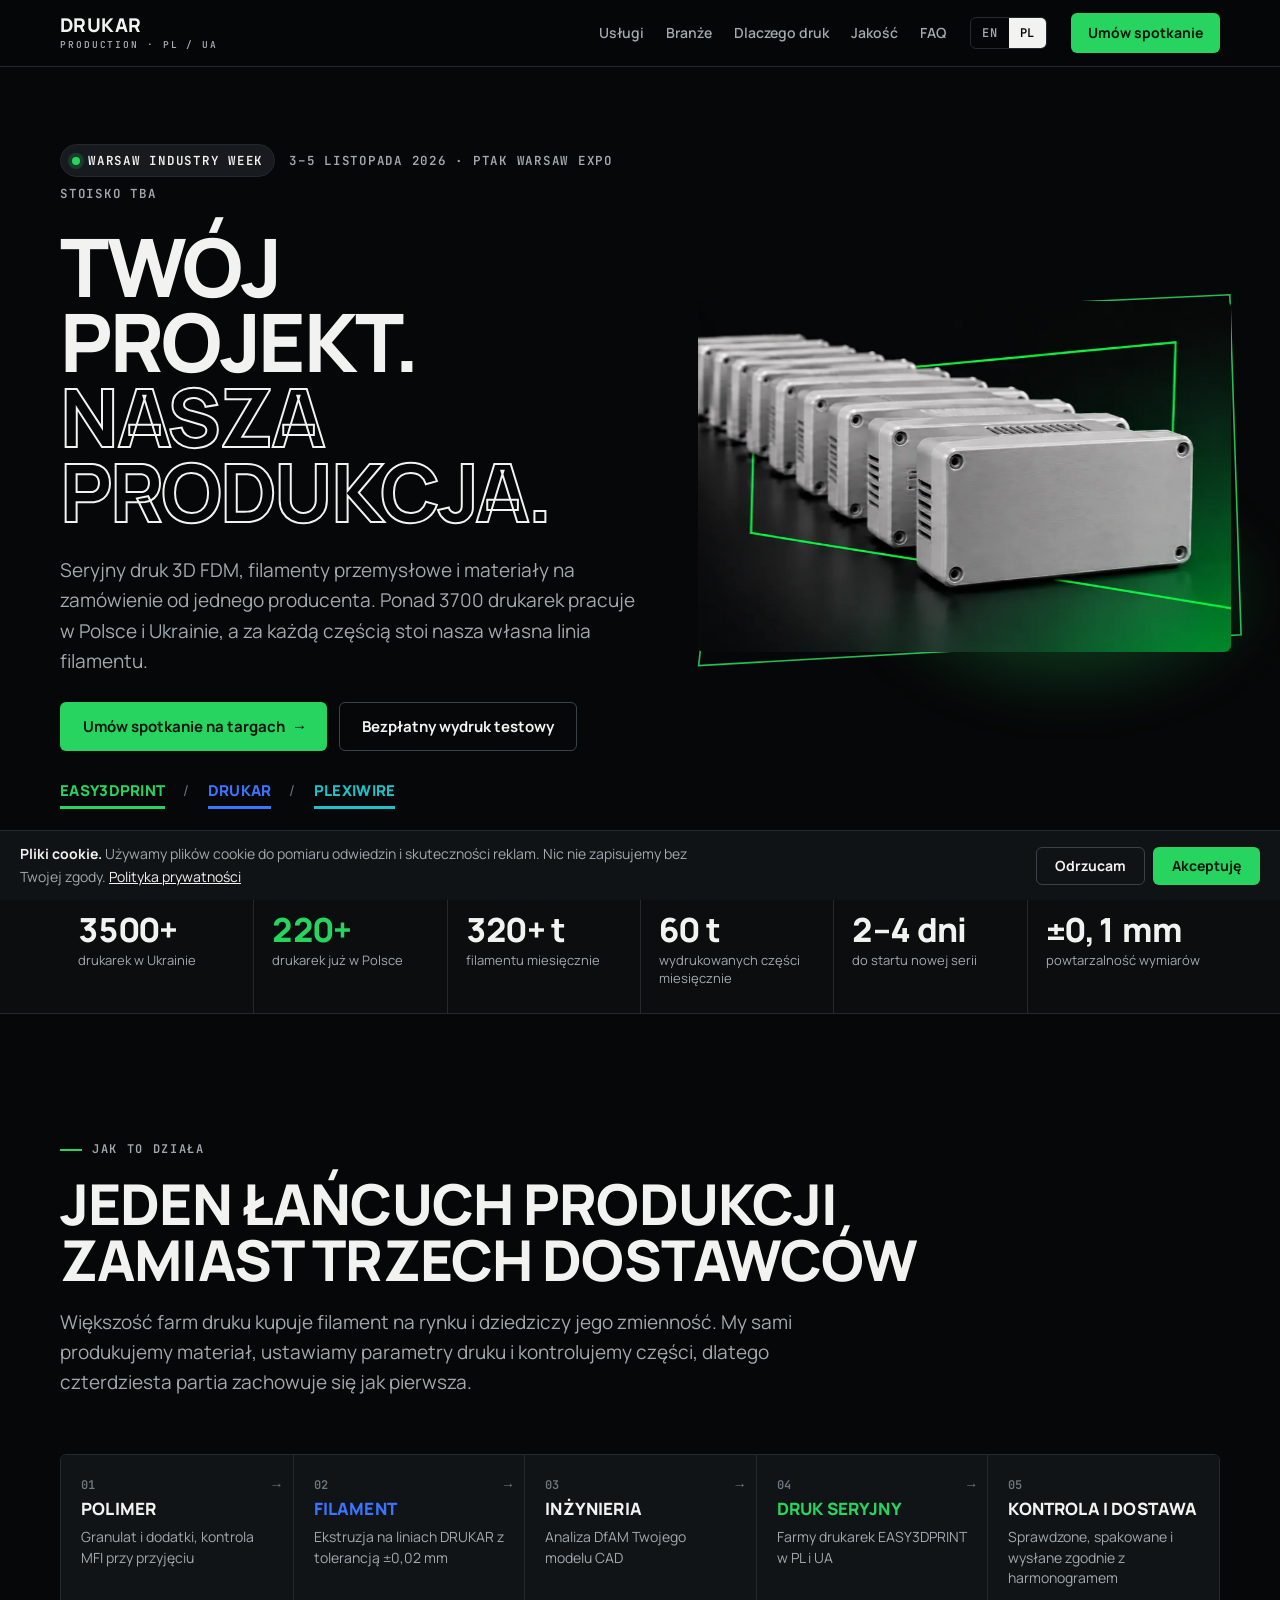
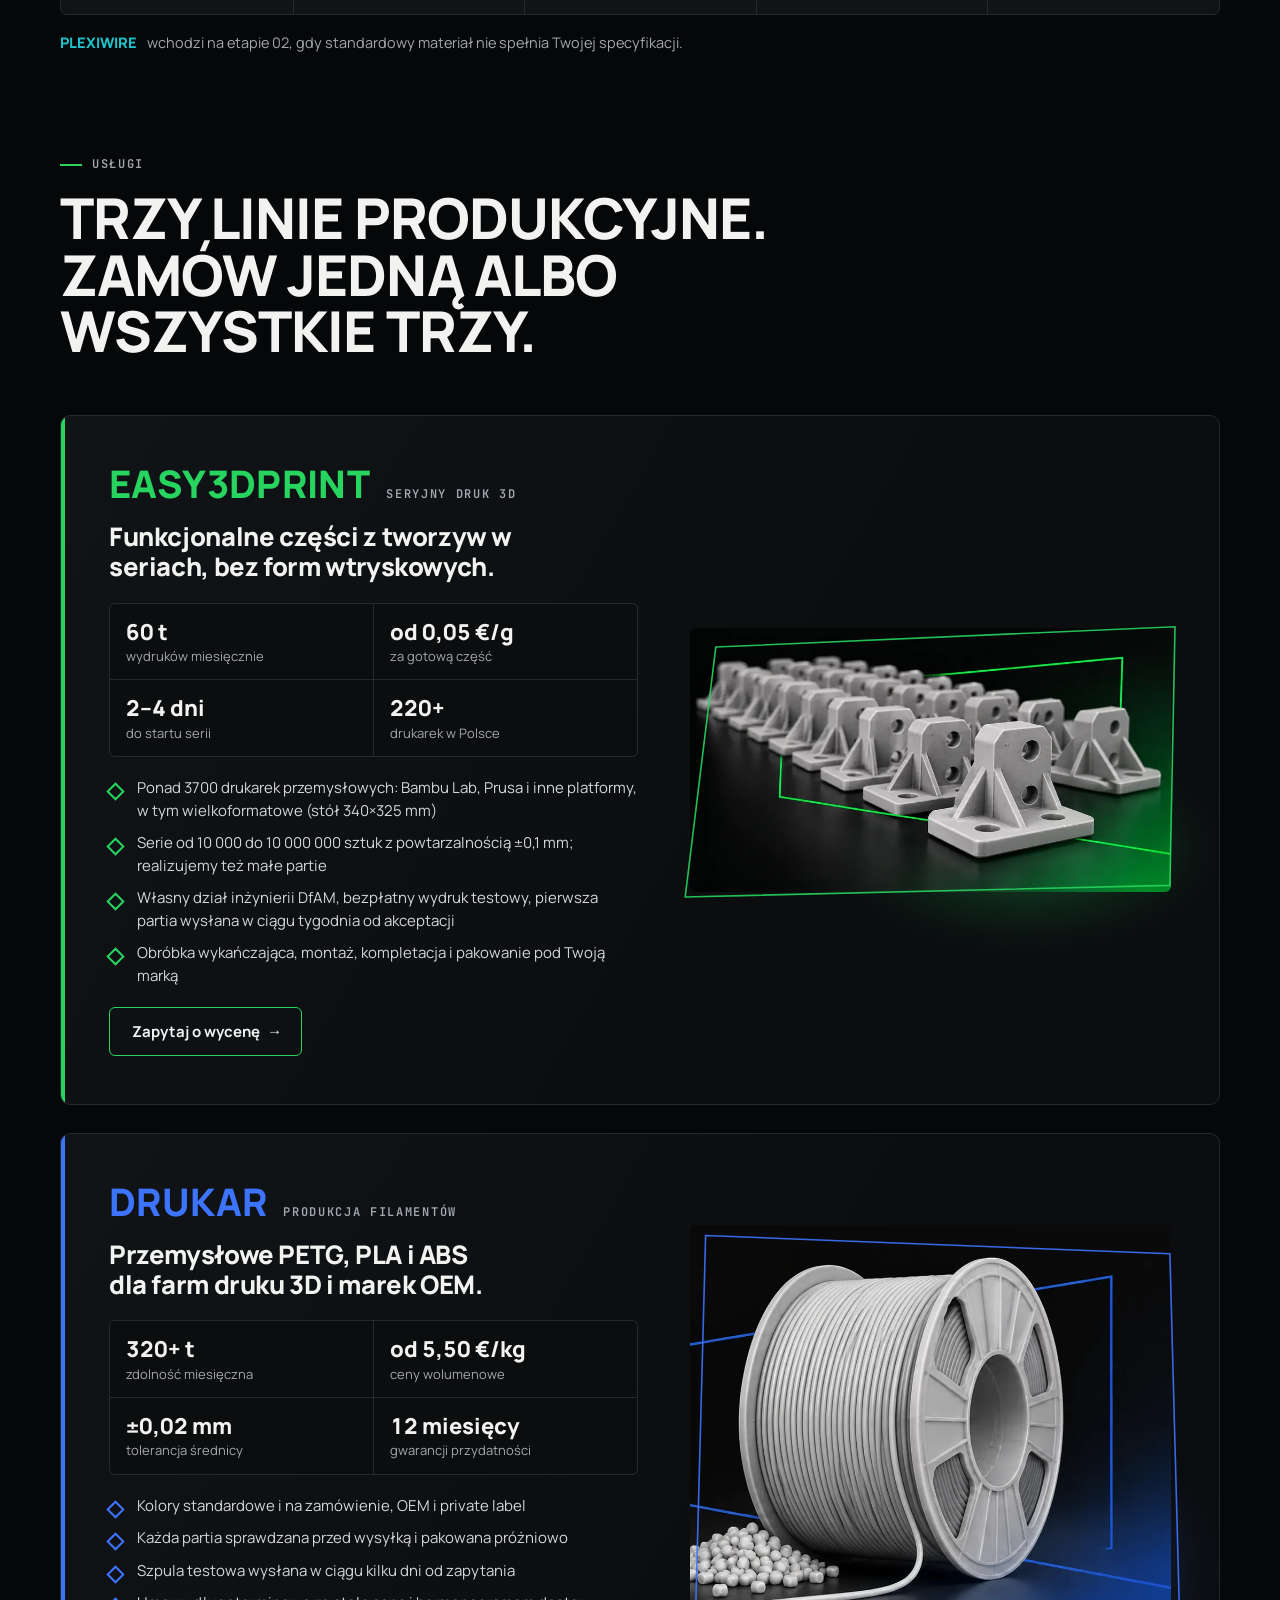
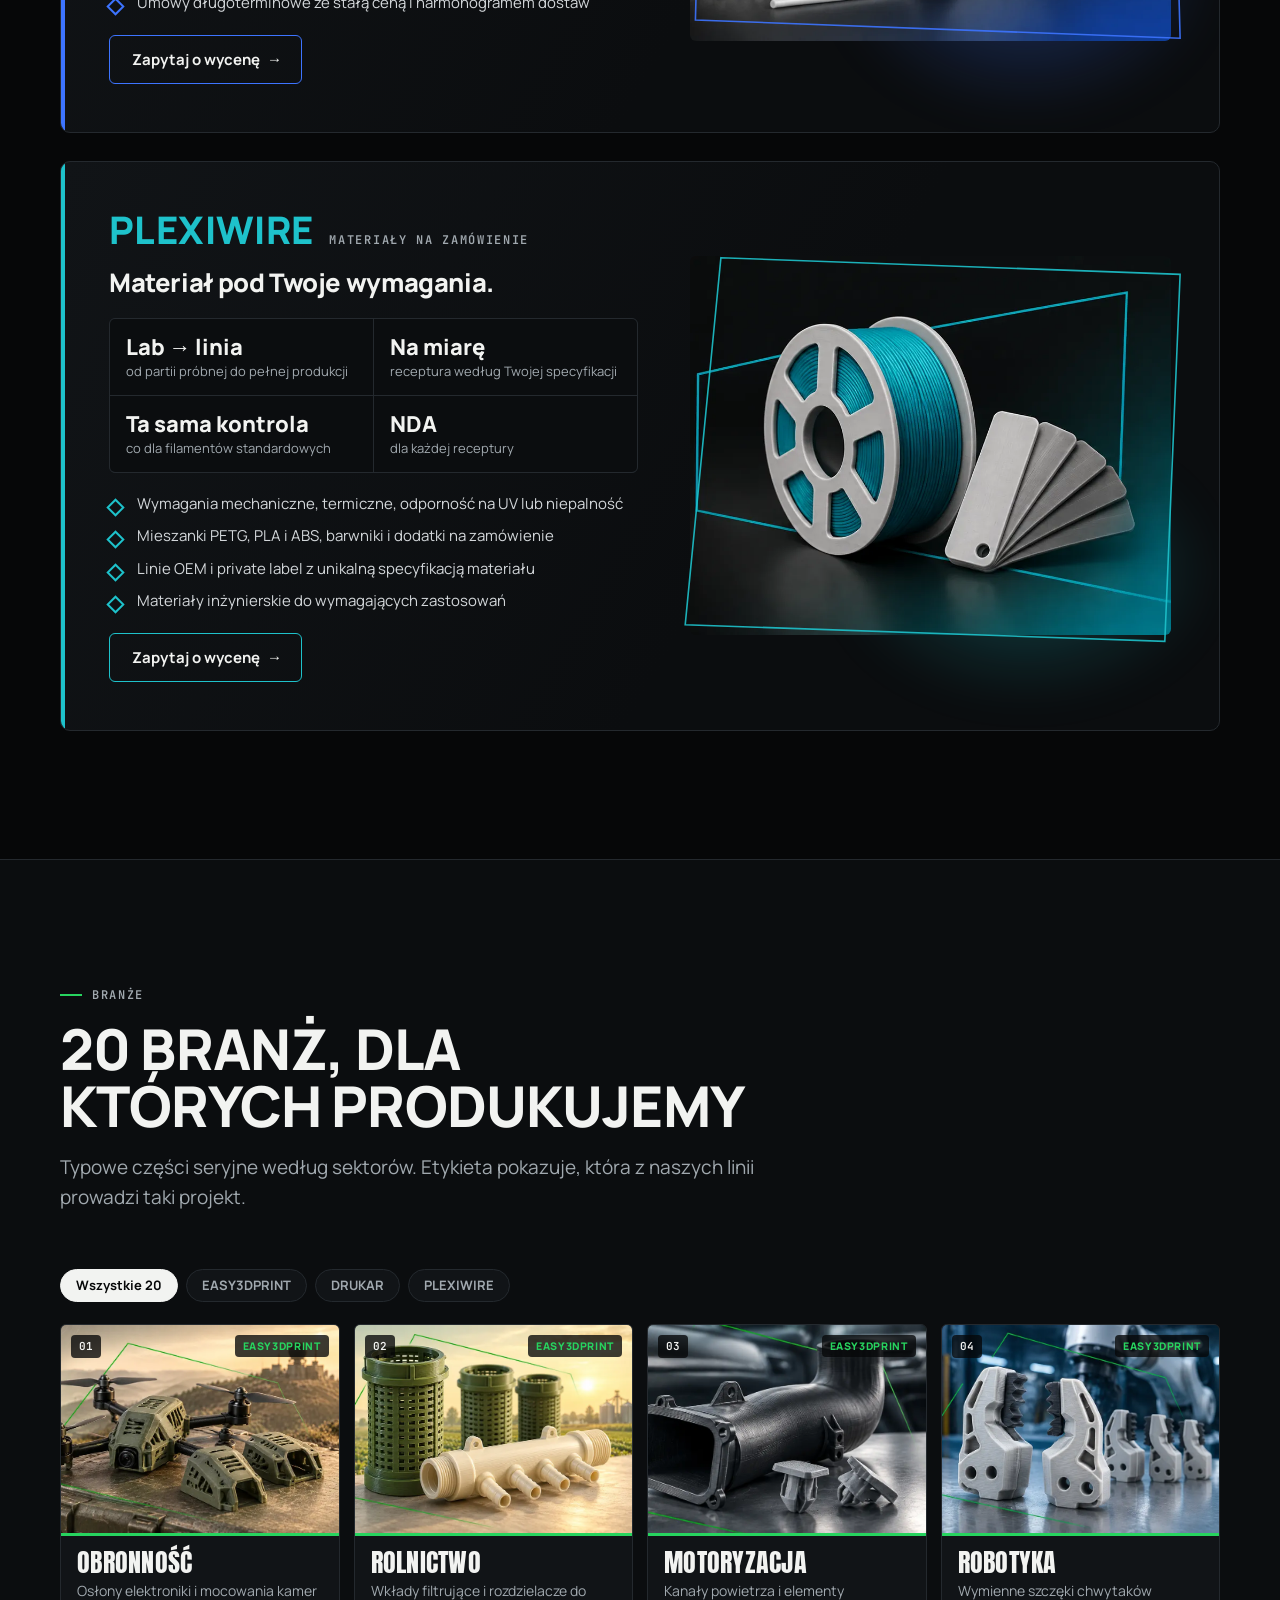
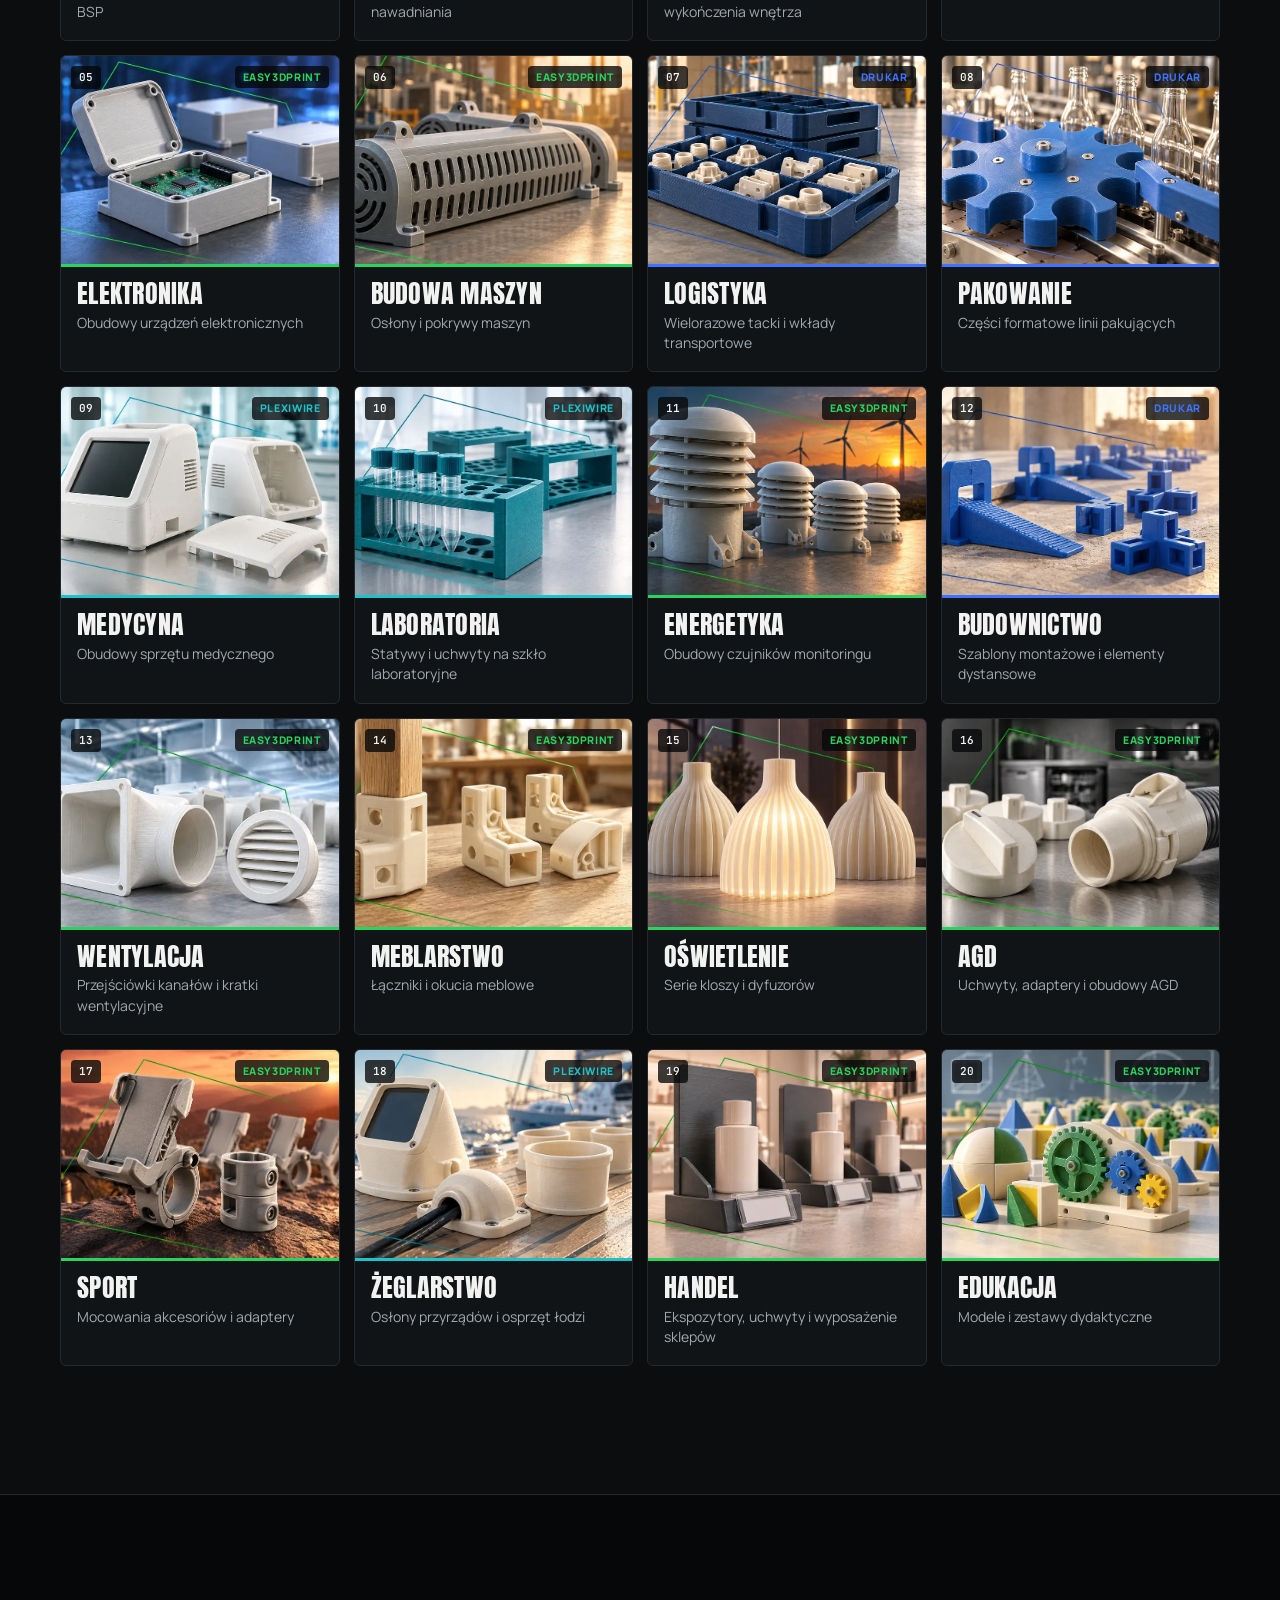
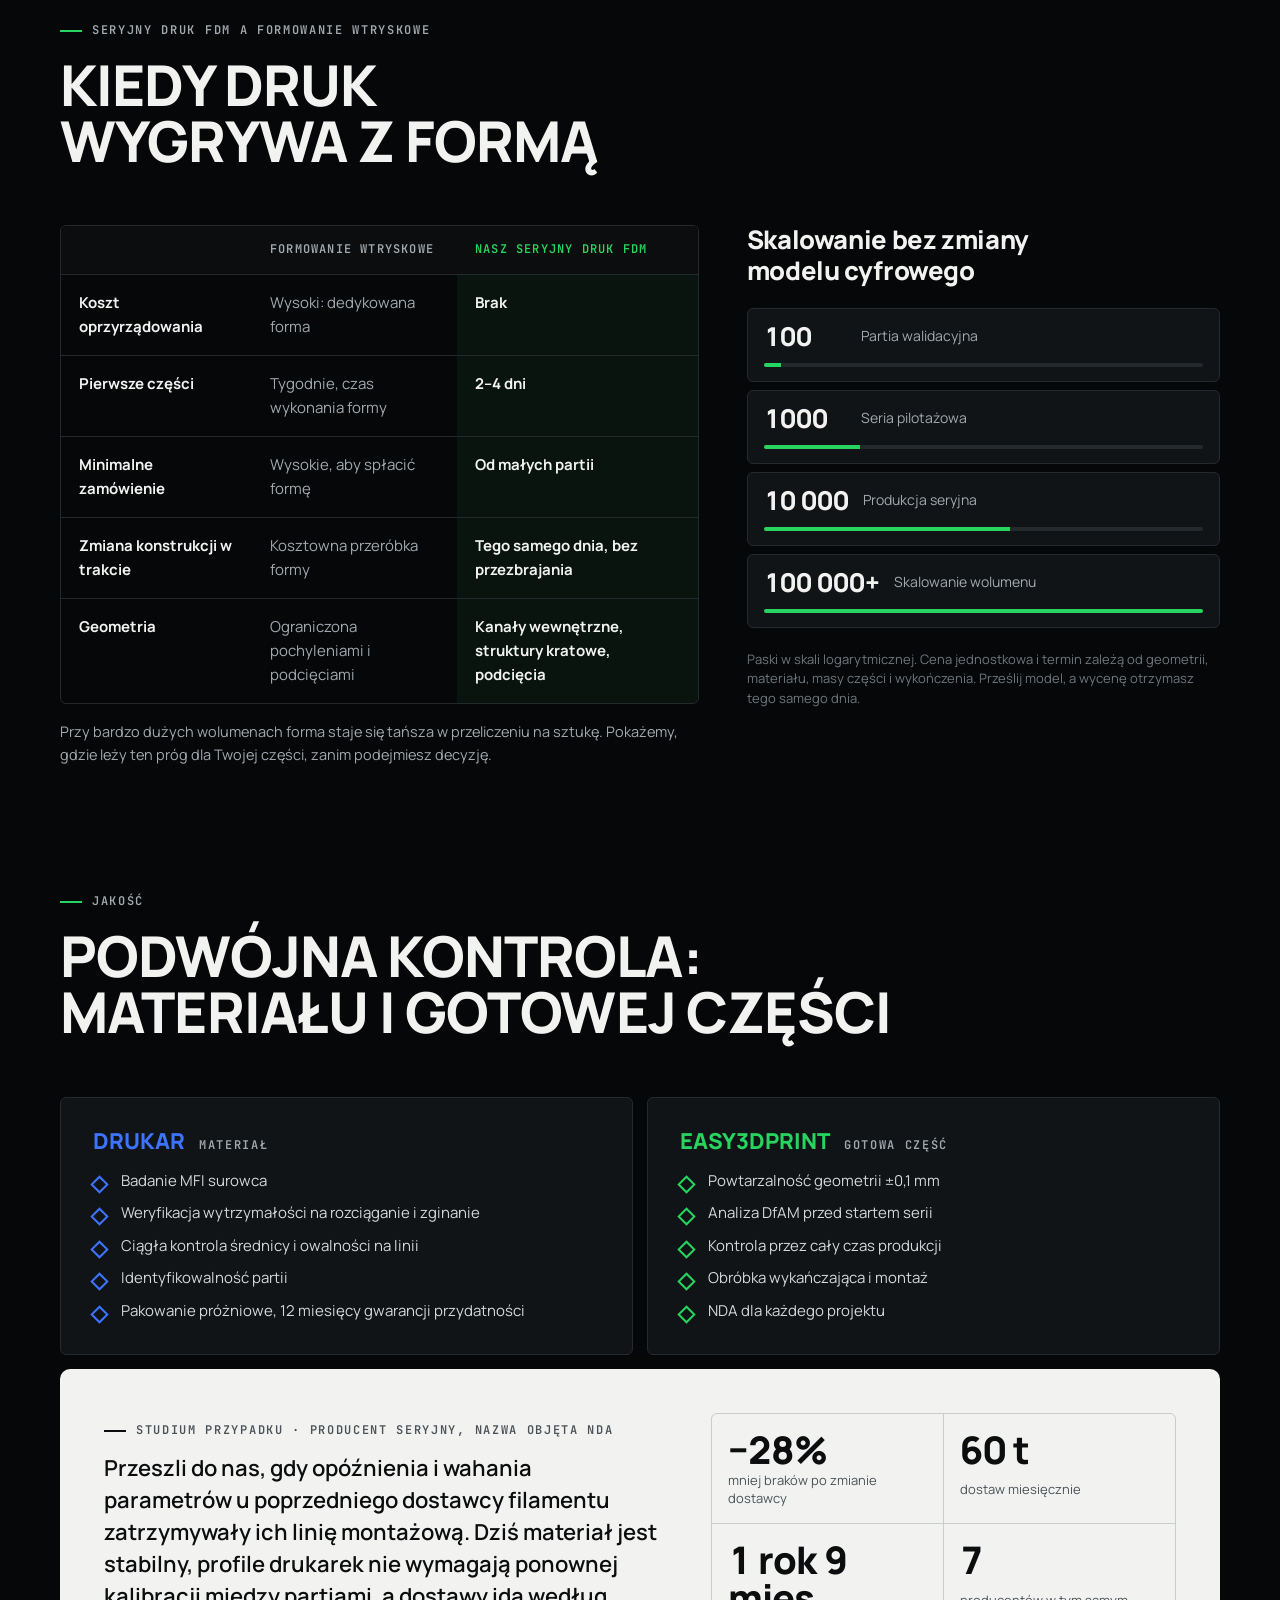
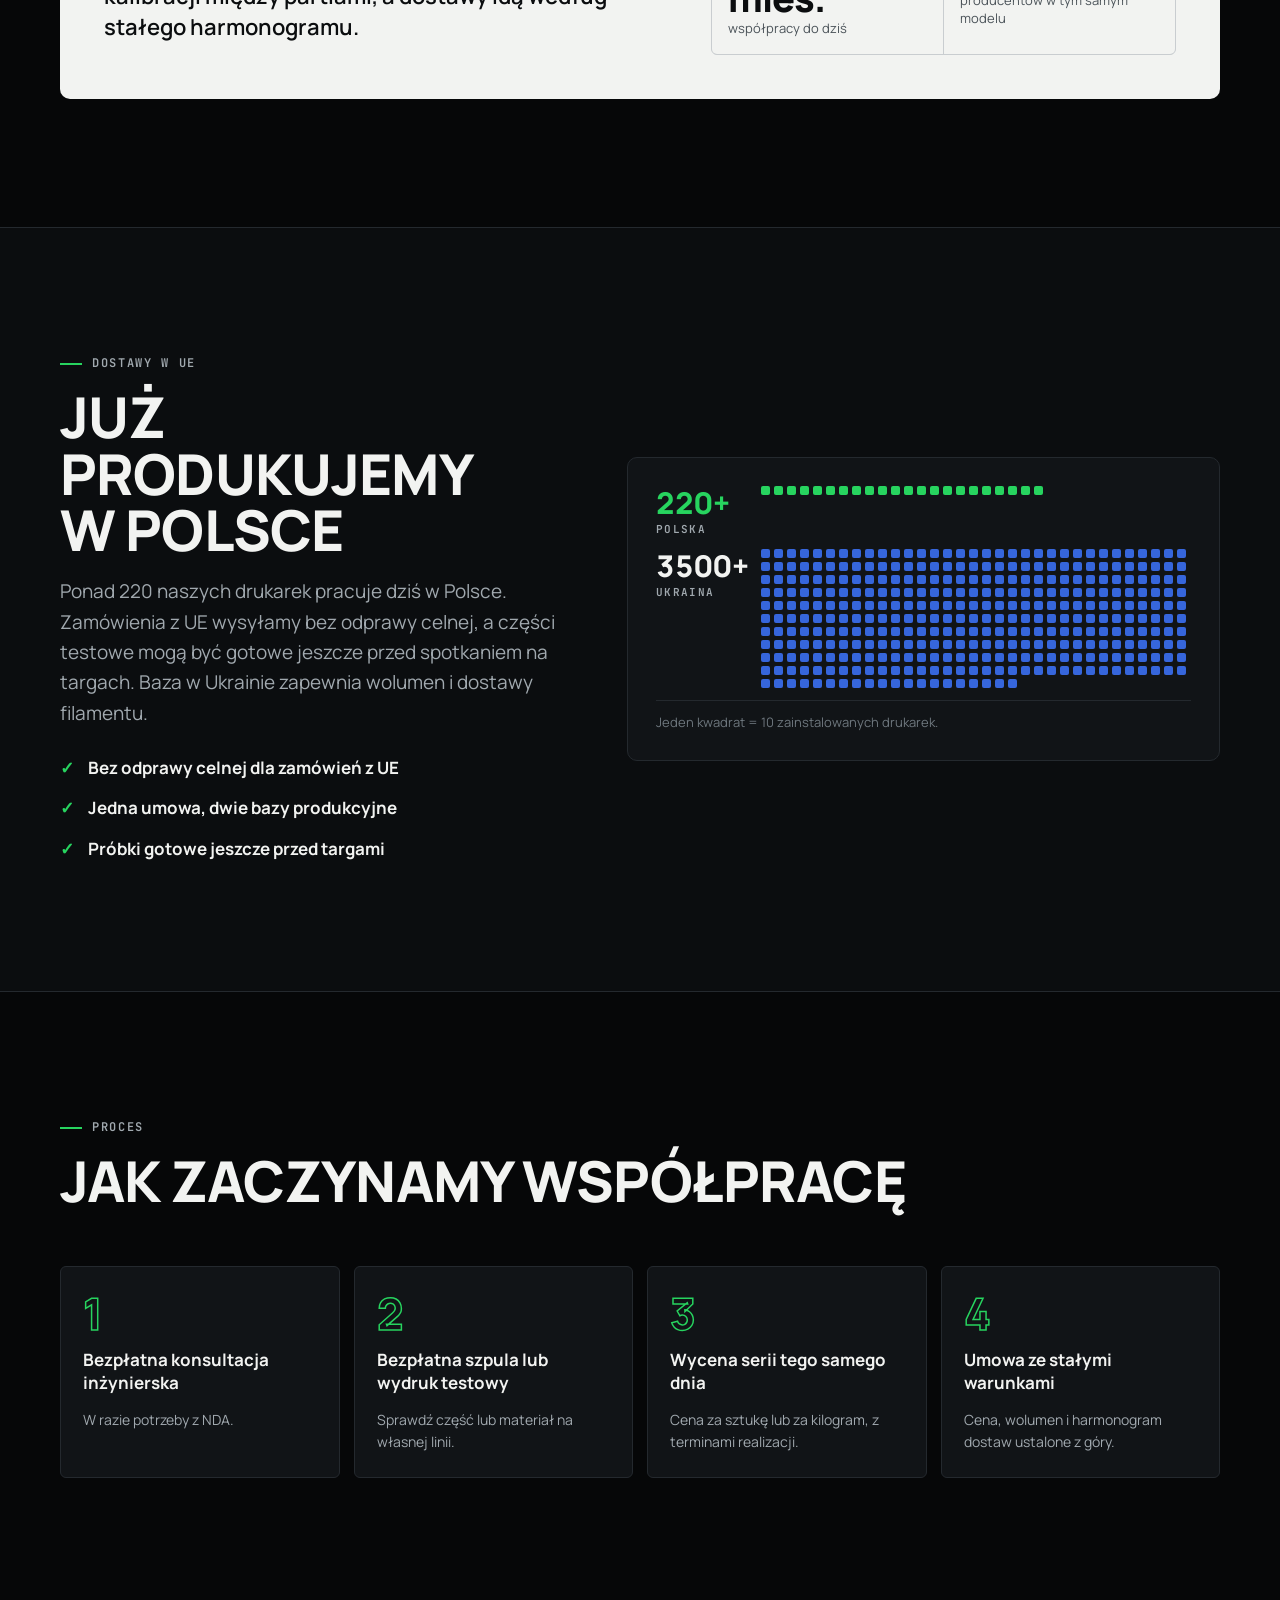
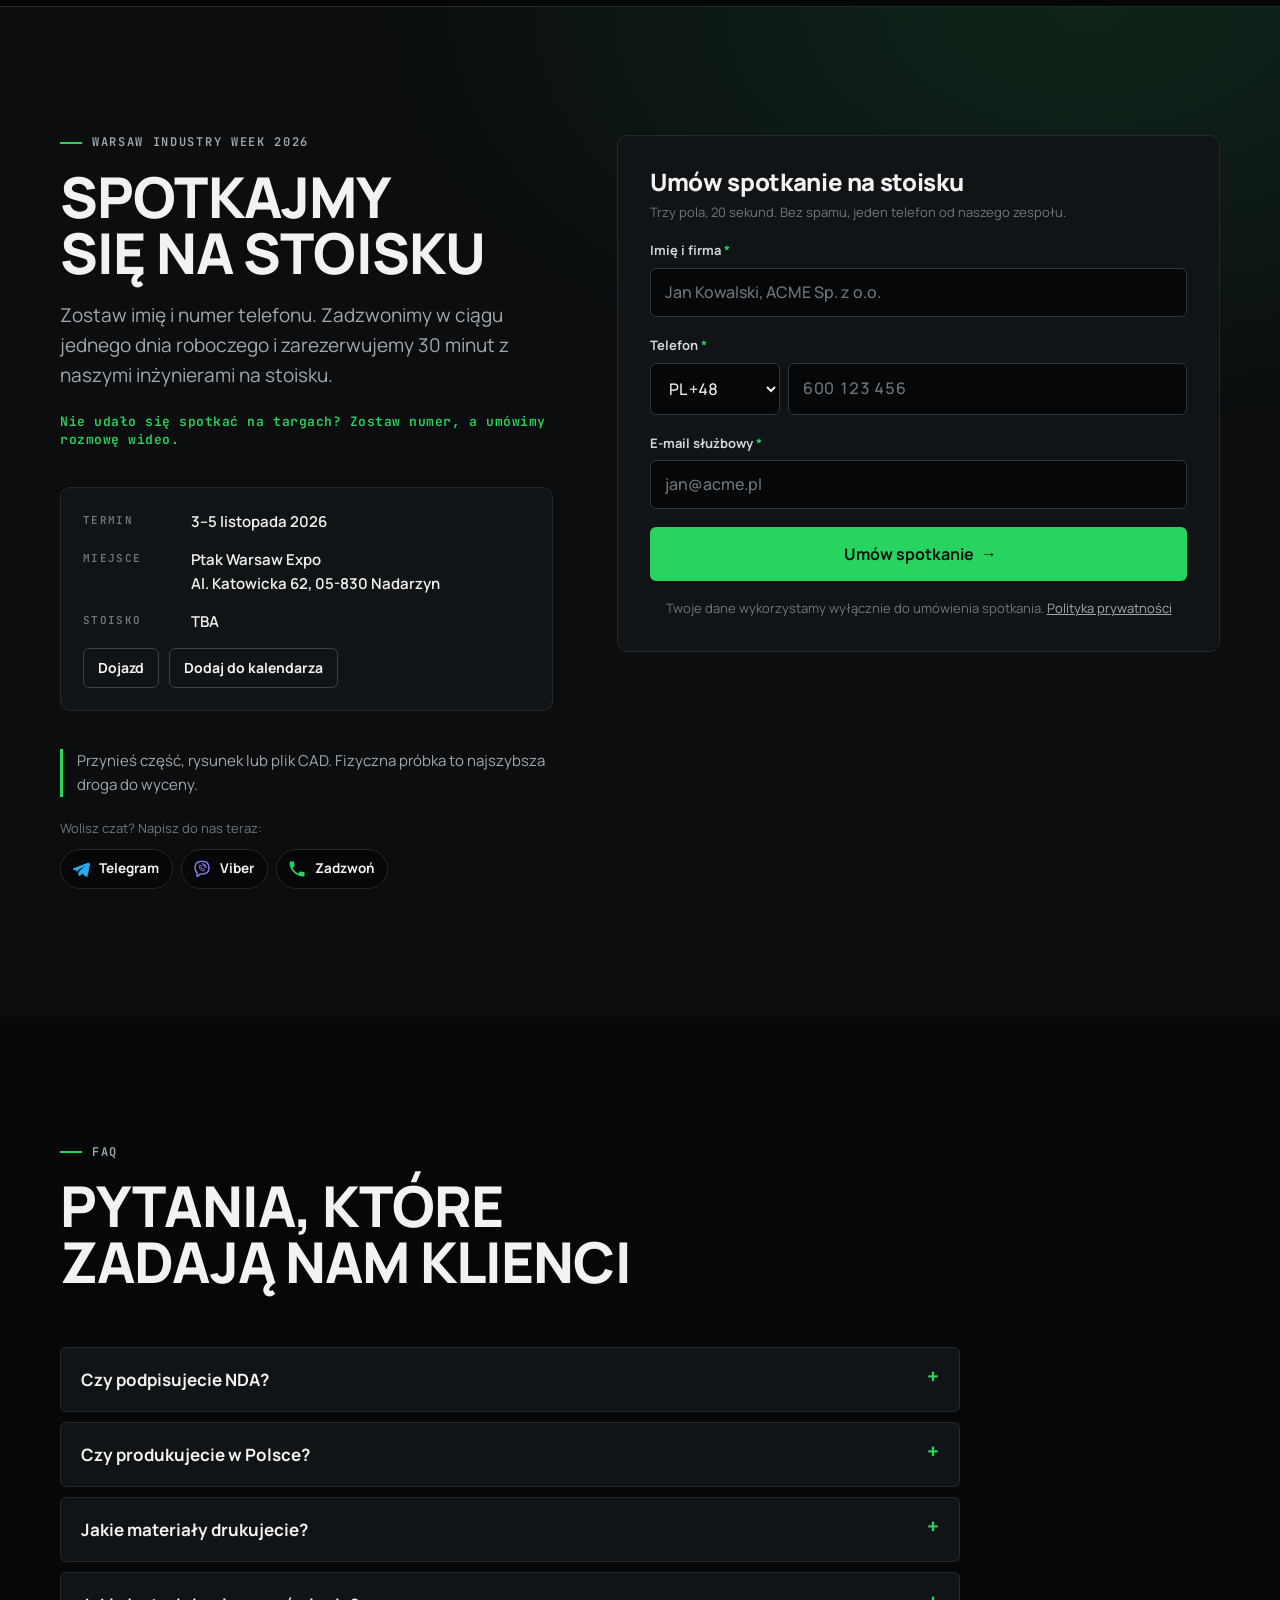
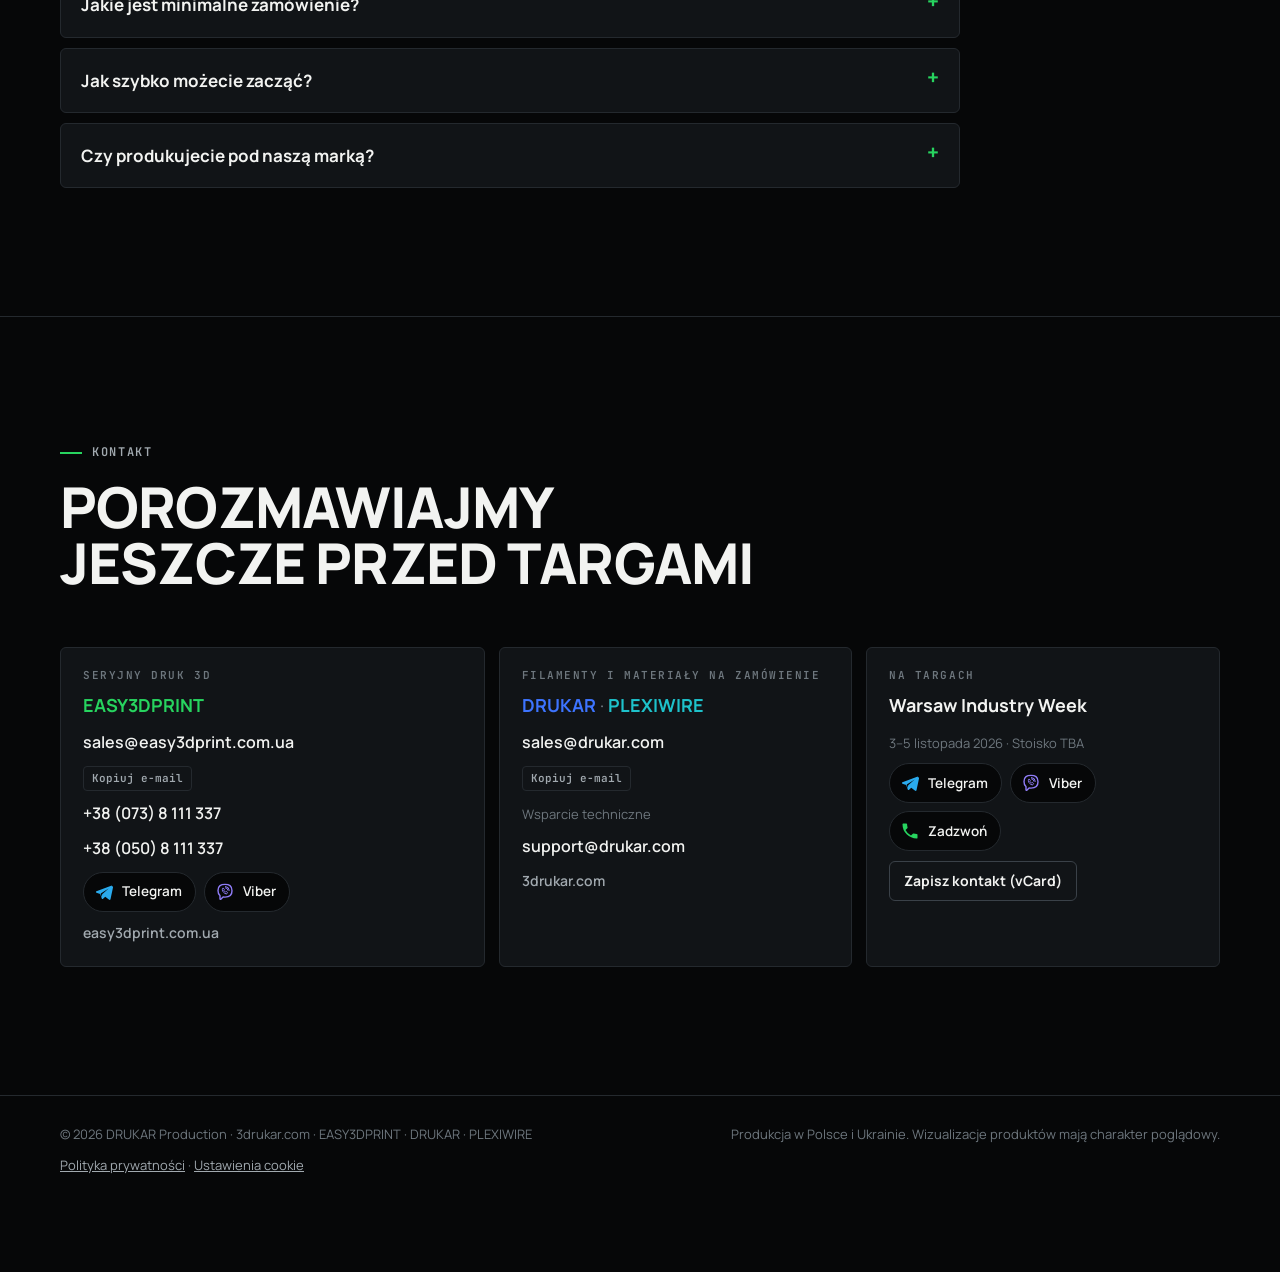
==== pl/index.html @ 3839f235 "Add files via upload" ====
<!doctype html>
<html lang="pl" data-root="../" data-langpath="pl/">
<head>
<meta charset="utf-8">
<meta name="viewport" content="width=device-width, initial-scale=1, viewport-fit=cover">
<title>DRUKAR Production · Seryjny druk 3D, filamenty i materiały na zamówienie</title>
<meta name="description" content="Seryjny druk 3D FDM, filamenty przemysłowe PETG/PLA/ABS i materiały na zamówienie od jednego producenta. Ponad 3700 drukarek w Polsce i Ukrainie. Spotkajmy się na Warsaw Industry Week, 3–5 listopada 2026.">
<link rel="canonical" href="https://warsaw2026.3drukar.com/pl/">
<link rel="alternate" hreflang="en" href="https://warsaw2026.3drukar.com/">
<link rel="alternate" hreflang="pl" href="https://warsaw2026.3drukar.com/pl/">
<link rel="alternate" hreflang="x-default" href="https://warsaw2026.3drukar.com/">
<meta name="theme-color" content="#060708">
<meta property="og:type" content="website">
<meta property="og:title" content="DRUKAR Production · Twój projekt. Nasza produkcja.">
<meta property="og:description" content="Seryjny druk 3D, filamenty i materiały na zamówienie. Ponad 220 drukarek już w Polsce. Warsaw Industry Week, 3–5 listopada 2026.">
<meta property="og:url" content="https://warsaw2026.3drukar.com/pl/">
<meta property="og:locale" content="pl_PL">
<meta property="og:site_name" content="DRUKAR Production">
<meta property="og:image" content="https://warsaw2026.3drukar.com/assets/og-pl.jpg">
<meta property="og:image:width" content="1200">
<meta property="og:image:height" content="630">
<meta name="twitter:card" content="summary_large_image">
<link rel="icon" href="data:image/svg+xml,%3Csvg xmlns='http://www.w3.org/2000/svg' viewBox='0 0 64 64'%3E%3Crect width='64' height='64' rx='12' fill='%23060708'/%3E%3Cpath d='M16 14h18c11 0 18 7 18 18s-7 18-18 18H16z' fill='none' stroke='%2327D45F' stroke-width='6'/%3E%3Ccircle cx='33' cy='32' r='5' fill='%232F6BFF'/%3E%3C/svg%3E">
<link rel="preload" href="../assets/fonts/manrope-latin-800-normal.woff2" as="font" type="font/woff2" crossorigin>
<link rel="stylesheet" href="../assets/fonts/fonts.css">
<script type="application/ld+json">
{"@context":"https://schema.org","@type":"Organization","name":"DRUKAR Production","alternateName":["EASY3DPRINT","DRUKAR","PLEXIWIRE"],"description":"Serial FDM 3D printing, industrial filament and custom materials manufacturer with production in Poland and Ukraine.","email":"sales@drukar.com","telephone":"+380738111337","contactPoint":[{"@type":"ContactPoint","contactType":"sales","areaServed":"EU","email":"sales@easy3dprint.com.ua","telephone":"+380738111337","name":"EASY3DPRINT serial 3D printing"},{"@type":"ContactPoint","contactType":"sales","email":"sales@drukar.com","name":"DRUKAR filament and PLEXIWIRE custom materials"},{"@type":"ContactPoint","contactType":"technical support","email":"support@drukar.com"}],"areaServed":"EU","event":{"@type":"BusinessEvent","name":"Warsaw Industry Week 2026","startDate":"2026-11-03","endDate":"2026-11-05","location":{"@type":"Place","name":"Ptak Warsaw Expo","address":"Al. Katowicka 62, 05-830 Nadarzyn, Poland"}}}
</script>
<link rel="stylesheet" href="../assets/site.css">
<script src="../assets/config.js"></script>
<script src="../assets/consent.js"></script>
</head>
<body data-page="landing">

<div class="hint" id="langHint" hidden><div class="wrap"><a href="../pl/" hreflang="pl" lang="pl">Ta strona jest dostępna po polsku →</a><button type="button" id="hintClose" aria-label="Close">×</button></div></div>
<header class="bar">
  <div class="wrap">
    <a class="logo" href="#top" aria-label="DRUKAR Production"><b>DRUKAR</b><small>PRODUCTION · PL / UA</small></a>
    <nav class="nav" aria-label="Main">
      <a href="#services">Usługi</a>
      <a href="#industries">Branże</a>
      <a href="#why">Dlaczego druk</a>
      <a href="#quality">Jakość</a>
      <a href="#faq">FAQ</a>
    </nav>
    <nav class="lang" aria-label="Language"><a href="../" hreflang="en" lang="en">EN</a><a href="../pl/" hreflang="pl" lang="pl" aria-current="page">PL</a></nav>
    <a class="btn btn-primary" href="#meet" data-cta="header">Umów spotkanie</a>
  </div>
</header>

<main id="top">

<!-- HERO -->
<section class="hero">
  <div class="wrap hero-grid">
    <div class="hero-copy">
      <div class="show-tag">
        <span class="live">Warsaw Industry Week</span>
        <span>3–5 listopada 2026 · Ptak Warsaw Expo</span>
        <span><span>Stoisko</span> <b data-cfg="booth">TBA</b></span>
      </div>
      <h1><span class="ln">Twój projekt.</span><span class="ln">Nasza produkcja.</span></h1>
      <p class="lede">Seryjny druk 3D FDM, filamenty przemysłowe i materiały na zamówienie od jednego producenta. Ponad 3700 drukarek pracuje w Polsce i Ukrainie, a za każdą częścią stoi nasza własna linia filamentu.</p>
      <div class="hero-actions">
        <a class="btn btn-primary" href="#meet" data-cta="hero"><span>Umów spotkanie na targach</span> <span class="arr">→</span></a>
        <a class="btn btn-ghost" href="#meet" data-cta="test-print">Bezpłatny wydruk testowy</a>
      </div>
      <div class="brands" aria-label="Production lines">
        <span class="b-e3d">EASY3DPRINT</span><span class="s">/</span>
        <span class="b-drk">DRUKAR</span><span class="s">/</span>
        <span class="b-plx">PLEXIWIRE</span>
      </div>
    </div>
    <div class="shot">
      <svg class="frame" viewBox="0 0 100 100" preserveAspectRatio="none" aria-hidden="true"><polygon points="10,8 97,2 99,90 3,98"/></svg>
      <img src="../assets/img/f-serial.webp" width="900" height="593" alt="A series of identical grey 3D-printed electronics enclosures lined up on a black surface" fetchpriority="high">
    </div>
  </div>
</section>

<!-- KPI -->
<div class="kpis">
  <ul class="wrap">
    <li><b>3500+</b><span>drukarek w Ukrainie</span></li>
    <li class="pl"><b>220+</b><span>drukarek już w Polsce</span></li>
    <li><b>320+ t</b><span>filamentu miesięcznie</span></li>
    <li><b>60 t</b><span>wydrukowanych części miesięcznie</span></li>
    <li><b>2–4 dni</b><span>do startu nowej serii</span></li>
    <li><b>±0,1 mm</b><span>powtarzalność wymiarów</span></li>
  </ul>
</div>

<!-- CHAIN + SERVICES -->
<section id="services">
  <div class="wrap">
    <div class="sec-head">
      <p class="eyebrow">Jak to działa</p>
      <h2>Jeden łańcuch produkcji zamiast trzech dostawców</h2>
      <p class="lede">Większość farm druku kupuje filament na rynku i dziedziczy jego zmienność. My sami produkujemy materiał, ustawiamy parametry druku i kontrolujemy części, dlatego czterdziesta partia zachowuje się jak pierwsza.</p>
    </div>
    <ol class="chain">
      <li><b>Polimer</b><span>Granulat i dodatki, kontrola MFI przy przyjęciu</span></li>
      <li class="t-drk"><b>Filament</b><span>Ekstruzja na liniach DRUKAR z tolerancją ±0,02 mm</span></li>
      <li><b>Inżynieria</b><span>Analiza DfAM Twojego modelu CAD</span></li>
      <li class="t-e3d"><b>Druk seryjny</b><span>Farmy drukarek EASY3DPRINT w PL i UA</span></li>
      <li><b>Kontrola i dostawa</b><span>Sprawdzone, spakowane i wysłane zgodnie z harmonogramem</span></li>
    </ol>
    <p class="chain-note"><i>PLEXIWIRE</i><span>wchodzi na etapie 02, gdy standardowy materiał nie spełnia Twojej specyfikacji.</span></p>

    <div class="sec-head" style="margin-top:clamp(64px,8vw,104px)">
      <p class="eyebrow">Usługi</p>
      <h2>Trzy linie produkcyjne. Zamów jedną albo wszystkie trzy.</h2>
    </div>

    <div class="lines">
      <article class="line-panel e3d" id="easy3dprint">
        <div class="lp-copy">
          <div class="lp-tag"><b>EASY3DPRINT</b><span>Seryjny druk 3D</span></div>
          <h3>Funkcjonalne części z tworzyw w seriach, bez form wtryskowych.</h3>
          <div class="stats">
            <div><b>60 t</b><span>wydruków miesięcznie</span></div>
            <div><b>od 0,05 €/g</b><span>za gotową część</span></div>
            <div><b>2–4 dni</b><span>do startu serii</span></div>
            <div><b>220+</b><span>drukarek w Polsce</span></div>
          </div>
          <ul class="ticks">
            <li>Ponad 3700 drukarek przemysłowych: Bambu Lab, Prusa i inne platformy, w tym wielkoformatowe (stół 340×325 mm)</li>
            <li>Serie od 10 000 do 10 000 000 sztuk z powtarzalnością ±0,1 mm; realizujemy też małe partie</li>
            <li>Własny dział inżynierii DfAM, bezpłatny wydruk testowy, pierwsza partia wysłana w ciągu tygodnia od akceptacji</li>
            <li>Obróbka wykańczająca, montaż, kompletacja i pakowanie pod Twoją marką</li>
          </ul>
          <a class="btn btn-ghost lp-cta" href="#meet" data-cta="easy3dprint"><span>Zapytaj o wycenę</span> <span class="arr">→</span></a>
        </div>
        <div class="shot">
          <svg class="frame" viewBox="0 0 100 100" preserveAspectRatio="none" aria-hidden="true"><polygon points="8,10 98,3 97,92 2,96"/></svg>
          <img src="../assets/img/f-large-series.webp" width="900" height="494" loading="lazy" alt="Rows of identical 3D-printed mounting brackets produced in series">
        </div>
      </article>

      <article class="line-panel drk" id="drukar">
        <div class="lp-copy">
          <div class="lp-tag"><b>DRUKAR</b><span>Produkcja filamentów</span></div>
          <h3>Przemysłowe PETG, PLA i ABS dla farm druku 3D i marek OEM.</h3>
          <div class="stats">
            <div><b>320+ t</b><span>zdolność miesięczna</span></div>
            <div><b>od 5,50 €/kg</b><span>ceny wolumenowe</span></div>
            <div><b>±0,02 mm</b><span>tolerancja średnicy</span></div>
            <div><b>12 miesięcy</b><span>gwarancji przydatności</span></div>
          </div>
          <ul class="ticks">
            <li>Kolory standardowe i na zamówienie, OEM i private label</li>
            <li>Każda partia sprawdzana przed wysyłką i pakowana próżniowo</li>
            <li>Szpula testowa wysłana w ciągu kilku dni od zapytania</li>
            <li>Umowy długoterminowe ze stałą ceną i harmonogramem dostaw</li>
          </ul>
          <a class="btn btn-ghost lp-cta" href="#meet" data-cta="drukar"><span>Zapytaj o wycenę</span> <span class="arr">→</span></a>
        </div>
        <div class="shot">
          <svg class="frame" viewBox="0 0 100 100" preserveAspectRatio="none" aria-hidden="true"><polygon points="6,6 97,10 99,94 4,90"/></svg>
          <img src="../assets/img/f-filament-producer.webp" width="900" height="778" loading="lazy" alt="A spool of grey filament with polymer pellets in front of it">
        </div>
      </article>

      <article class="line-panel plx" id="plexiwire">
        <div class="lp-copy">
          <div class="lp-tag"><b>PLEXIWIRE</b><span>Materiały na zamówienie</span></div>
          <h3>Materiał pod Twoje wymagania.</h3>
          <div class="stats">
            <div><b>Lab → linia</b><span>od partii próbnej do pełnej produkcji</span></div>
            <div><b>Na miarę</b><span>receptura według Twojej specyfikacji</span></div>
            <div><b>Ta sama kontrola</b><span>co dla filamentów standardowych</span></div>
            <div><b>NDA</b><span>dla każdej receptury</span></div>
          </div>
          <ul class="ticks">
            <li>Wymagania mechaniczne, termiczne, odporność na UV lub niepalność</li>
            <li>Mieszanki PETG, PLA i ABS, barwniki i dodatki na zamówienie</li>
            <li>Linie OEM i private label z unikalną specyfikacją materiału</li>
            <li>Materiały inżynierskie do wymagających zastosowań</li>
          </ul>
          <a class="btn btn-ghost lp-cta" href="#meet" data-cta="plexiwire"><span>Zapytaj o wycenę</span> <span class="arr">→</span></a>
        </div>
        <div class="shot">
          <svg class="frame" viewBox="0 0 100 100" preserveAspectRatio="none" aria-hidden="true"><polygon points="9,4 99,8 96,96 2,92"/></svg>
          <img src="../assets/img/f-custom-filament.webp" width="900" height="709" loading="lazy" alt="A teal custom-colour filament spool next to colour sample chips">
        </div>
      </article>
    </div>
  </div>
</section>

<!-- INDUSTRIES -->
<section id="industries" style="background:var(--bg-2);border-block:1px solid var(--line)">
  <div class="wrap">
    <div class="sec-head">
      <p class="eyebrow">Branże</p>
      <h2>20 branż, dla których produkujemy</h2>
      <p class="lede">Typowe części seryjne według sektorów. Etykieta pokazuje, która z naszych linii prowadzi taki projekt.</p>
    </div>
    <div class="filters" role="group" aria-label="Filter by line">
      <button type="button" data-f="all" aria-pressed="true">Wszystkie 20</button>
      <button type="button" data-f="e3d" aria-pressed="false">EASY3DPRINT</button>
      <button type="button" data-f="drk" aria-pressed="false">DRUKAR</button>
      <button type="button" data-f="plx" aria-pressed="false">PLEXIWIRE</button>
    </div>
    <ul class="ind-grid" id="indGrid">
      <li class="ind" data-brand="e3d"><figure><img src="../assets/img/i-defense.webp" width="720" height="540" loading="lazy" alt="Osłony elektroniki i mocowania kamer BSP"></figure><span class="no">01</span><span class="brand">EASY3DPRINT</span><div class="body"><h3>Obronność</h3><p>Osłony elektroniki i mocowania kamer BSP</p></div></li>
      <li class="ind" data-brand="e3d"><figure><img src="../assets/img/i-agriculture.webp" width="720" height="540" loading="lazy" alt="Wkłady filtrujące i rozdzielacze do nawadniania"></figure><span class="no">02</span><span class="brand">EASY3DPRINT</span><div class="body"><h3>Rolnictwo</h3><p>Wkłady filtrujące i rozdzielacze do nawadniania</p></div></li>
      <li class="ind" data-brand="e3d"><figure><img src="../assets/img/i-automotive.webp" width="720" height="540" loading="lazy" alt="Kanały powietrza i elementy wykończenia wnętrza"></figure><span class="no">03</span><span class="brand">EASY3DPRINT</span><div class="body"><h3>Motoryzacja</h3><p>Kanały powietrza i elementy wykończenia wnętrza</p></div></li>
      <li class="ind" data-brand="e3d"><figure><img src="../assets/img/i-robotics.webp" width="720" height="540" loading="lazy" alt="Wymienne szczęki chwytaków"></figure><span class="no">04</span><span class="brand">EASY3DPRINT</span><div class="body"><h3>Robotyka</h3><p>Wymienne szczęki chwytaków</p></div></li>
      <li class="ind" data-brand="e3d"><figure><img src="../assets/img/i-electronics.webp" width="720" height="540" loading="lazy" alt="Obudowy urządzeń elektronicznych"></figure><span class="no">05</span><span class="brand">EASY3DPRINT</span><div class="body"><h3>Elektronika</h3><p>Obudowy urządzeń elektronicznych</p></div></li>
      <li class="ind" data-brand="e3d"><figure><img src="../assets/img/i-machinery.webp" width="720" height="540" loading="lazy" alt="Osłony i pokrywy maszyn"></figure><span class="no">06</span><span class="brand">EASY3DPRINT</span><div class="body"><h3>Budowa maszyn</h3><p>Osłony i pokrywy maszyn</p></div></li>
      <li class="ind" data-brand="drk"><figure><img src="../assets/img/i-logistics.webp" width="720" height="540" loading="lazy" alt="Wielorazowe tacki i wkłady transportowe"></figure><span class="no">07</span><span class="brand">DRUKAR</span><div class="body"><h3>Logistyka</h3><p>Wielorazowe tacki i wkłady transportowe</p></div></li>
      <li class="ind" data-brand="drk"><figure><img src="../assets/img/i-packaging.webp" width="720" height="540" loading="lazy" alt="Części formatowe linii pakujących"></figure><span class="no">08</span><span class="brand">DRUKAR</span><div class="body"><h3>Pakowanie</h3><p>Części formatowe linii pakujących</p></div></li>
      <li class="ind" data-brand="plx"><figure><img src="../assets/img/i-medical.webp" width="720" height="540" loading="lazy" alt="Obudowy sprzętu medycznego"></figure><span class="no">09</span><span class="brand">PLEXIWIRE</span><div class="body"><h3>Medycyna</h3><p>Obudowy sprzętu medycznego</p></div></li>
      <li class="ind" data-brand="plx"><figure><img src="../assets/img/i-laboratory.webp" width="720" height="540" loading="lazy" alt="Statywy i uchwyty na szkło laboratoryjne"></figure><span class="no">10</span><span class="brand">PLEXIWIRE</span><div class="body"><h3>Laboratoria</h3><p>Statywy i uchwyty na szkło laboratoryjne</p></div></li>
      <li class="ind" data-brand="e3d"><figure><img src="../assets/img/i-energy.webp" width="720" height="540" loading="lazy" alt="Obudowy czujników monitoringu"></figure><span class="no">11</span><span class="brand">EASY3DPRINT</span><div class="body"><h3>Energetyka</h3><p>Obudowy czujników monitoringu</p></div></li>
      <li class="ind" data-brand="drk"><figure><img src="../assets/img/i-construction.webp" width="720" height="540" loading="lazy" alt="Szablony montażowe i elementy dystansowe"></figure><span class="no">12</span><span class="brand">DRUKAR</span><div class="body"><h3>Budownictwo</h3><p>Szablony montażowe i elementy dystansowe</p></div></li>
      <li class="ind" data-brand="e3d"><figure><img src="../assets/img/i-ventilation.webp" width="720" height="540" loading="lazy" alt="Przejściówki kanałów i kratki wentylacyjne"></figure><span class="no">13</span><span class="brand">EASY3DPRINT</span><div class="body"><h3>Wentylacja</h3><p>Przejściówki kanałów i kratki wentylacyjne</p></div></li>
      <li class="ind" data-brand="e3d"><figure><img src="../assets/img/i-furniture.webp" width="720" height="540" loading="lazy" alt="Łączniki i okucia meblowe"></figure><span class="no">14</span><span class="brand">EASY3DPRINT</span><div class="body"><h3>Meblarstwo</h3><p>Łączniki i okucia meblowe</p></div></li>
      <li class="ind" data-brand="e3d"><figure><img src="../assets/img/i-lighting.webp" width="720" height="540" loading="lazy" alt="Serie kloszy i dyfuzorów"></figure><span class="no">15</span><span class="brand">EASY3DPRINT</span><div class="body"><h3>Oświetlenie</h3><p>Serie kloszy i dyfuzorów</p></div></li>
      <li class="ind" data-brand="e3d"><figure><img src="../assets/img/i-appliances.webp" width="720" height="540" loading="lazy" alt="Uchwyty, adaptery i obudowy AGD"></figure><span class="no">16</span><span class="brand">EASY3DPRINT</span><div class="body"><h3>AGD</h3><p>Uchwyty, adaptery i obudowy AGD</p></div></li>
      <li class="ind" data-brand="e3d"><figure><img src="../assets/img/i-sport.webp" width="720" height="540" loading="lazy" alt="Mocowania akcesoriów i adaptery"></figure><span class="no">17</span><span class="brand">EASY3DPRINT</span><div class="body"><h3>Sport</h3><p>Mocowania akcesoriów i adaptery</p></div></li>
      <li class="ind" data-brand="plx"><figure><img src="../assets/img/i-marine.webp" width="720" height="540" loading="lazy" alt="Osłony przyrządów i osprzęt łodzi"></figure><span class="no">18</span><span class="brand">PLEXIWIRE</span><div class="body"><h3>Żeglarstwo</h3><p>Osłony przyrządów i osprzęt łodzi</p></div></li>
      <li class="ind" data-brand="e3d"><figure><img src="../assets/img/i-retail.webp" width="720" height="540" loading="lazy" alt="Ekspozytory, uchwyty i wyposażenie sklepów"></figure><span class="no">19</span><span class="brand">EASY3DPRINT</span><div class="body"><h3>Handel</h3><p>Ekspozytory, uchwyty i wyposażenie sklepów</p></div></li>
      <li class="ind" data-brand="e3d"><figure><img src="../assets/img/i-education.webp" width="720" height="540" loading="lazy" alt="Modele i zestawy dydaktyczne"></figure><span class="no">20</span><span class="brand">EASY3DPRINT</span><div class="body"><h3>Edukacja</h3><p>Modele i zestawy dydaktyczne</p></div></li>
    </ul>
  </div>
</section>

<!-- WHY PRINT -->
<section id="why">
  <div class="wrap">
    <div class="sec-head">
      <p class="eyebrow">Seryjny druk FDM a formowanie wtryskowe</p>
      <h2>Kiedy druk wygrywa z formą</h2>
    </div>
    <div class="cmp-grid">
      <div style="min-width:0">
        <div class="tbl-wrap">
          <table>
            <thead><tr><th><span class="sr">Criterion</span></th><th>Formowanie wtryskowe</th><th class="us">Nasz seryjny druk FDM</th></tr></thead>
            <tbody>
              <tr><th>Koszt oprzyrządowania</th><td>Wysoki: dedykowana forma</td><td class="us">Brak</td></tr>
              <tr><th>Pierwsze części</th><td>Tygodnie, czas wykonania formy</td><td class="us">2–4 dni</td></tr>
              <tr><th>Minimalne zamówienie</th><td>Wysokie, aby spłacić formę</td><td class="us">Od małych partii</td></tr>
              <tr><th>Zmiana konstrukcji w trakcie</th><td>Kosztowna przeróbka formy</td><td class="us">Tego samego dnia, bez przezbrajania</td></tr>
              <tr><th>Geometria</th><td>Ograniczona pochyleniami i podcięciami</td><td class="us">Kanały wewnętrzne, struktury kratowe, podcięcia</td></tr>
            </tbody>
          </table>
        </div>
        <p class="honest">Przy bardzo dużych wolumenach forma staje się tańsza w przeliczeniu na sztukę. Pokażemy, gdzie leży ten próg dla Twojej części, zanim podejmiesz decyzję.</p>
      </div>
      <div class="cmp-side">
        <h3>Skalowanie bez zmiany modelu cyfrowego</h3>
        <ol class="ladder">
          <li><b>100</b><span>Partia walidacyjna</span><span class="bar-fill"><i style="width:4%"></i></span></li>
          <li><b>1000</b><span>Seria pilotażowa</span><span class="bar-fill"><i style="width:22%"></i></span></li>
          <li><b>10 000</b><span>Produkcja seryjna</span><span class="bar-fill"><i style="width:56%"></i></span></li>
          <li><b>100 000+</b><span>Skalowanie wolumenu</span><span class="bar-fill"><i style="width:100%"></i></span></li>
        </ol>
        <p class="small">Paski w skali logarytmicznej. Cena jednostkowa i termin zależą od geometrii, materiału, masy części i wykończenia. Prześlij model, a wycenę otrzymasz tego samego dnia.</p>
      </div>
    </div>
  </div>
</section>

<!-- QUALITY -->
<section id="quality" style="padding-top:0">
  <div class="wrap">
    <div class="sec-head">
      <p class="eyebrow">Jakość</p>
      <h2>Podwójna kontrola: materiału i gotowej części</h2>
    </div>
    <div class="q-grid">
      <div class="q-card drk">
        <header><b>DRUKAR</b><span>Materiał</span></header>
        <ul class="ticks">
          <li>Badanie MFI surowca</li>
          <li>Weryfikacja wytrzymałości na rozciąganie i zginanie</li>
          <li>Ciągła kontrola średnicy i owalności na linii</li>
          <li>Identyfikowalność partii</li>
          <li>Pakowanie próżniowe, 12 miesięcy gwarancji przydatności</li>
        </ul>
      </div>
      <div class="q-card e3d">
        <header><b>EASY3DPRINT</b><span>Gotowa część</span></header>
        <ul class="ticks">
          <li>Powtarzalność geometrii ±0,1 mm</li>
          <li>Analiza DfAM przed startem serii</li>
          <li>Kontrola przez cały czas produkcji</li>
          <li>Obróbka wykańczająca i montaż</li>
          <li>NDA dla każdego projektu</li>
        </ul>
      </div>
    </div>
    <div class="case">
      <div>
        <p class="eyebrow">Studium przypadku · producent seryjny, nazwa objęta NDA</p>
        <blockquote>Przeszli do nas, gdy opóźnienia i wahania parametrów u poprzedniego dostawcy filamentu zatrzymywały ich linię montażową. Dziś materiał jest stabilny, profile drukarek nie wymagają ponownej kalibracji między partiami, a dostawy idą według stałego harmonogramu.</blockquote>
      </div>
      <div class="case-stats">
        <div><b>−28%</b><span>mniej braków po zmianie dostawcy</span></div>
        <div><b>60 t</b><span>dostaw miesięcznie</span></div>
        <div><b>1 rok 9 mies.</b><span>współpracy do dziś</span></div>
        <div><b>7</b><span>producentów w tym samym modelu</span></div>
      </div>
    </div>
  </div>
</section>

<!-- POLAND -->
<section id="poland" style="background:var(--bg-2);border-block:1px solid var(--line)">
  <div class="wrap pl-grid">
    <div>
      <div class="sec-head" style="margin-bottom:0">
        <p class="eyebrow">Dostawy w UE</p>
        <h2>Już produkujemy w Polsce</h2>
        <p class="lede">Ponad 220 naszych drukarek pracuje dziś w Polsce. Zamówienia z UE wysyłamy bez odprawy celnej, a części testowe mogą być gotowe jeszcze przed spotkaniem na targach. Baza w Ukrainie zapewnia wolumen i dostawy filamentu.</p>
      </div>
      <ul class="pl-points">
        <li>Bez odprawy celnej dla zamówień z UE</li>
        <li>Jedna umowa, dwie bazy produkcyjne</li>
        <li>Próbki gotowe jeszcze przed targami</li>
      </ul>
    </div>
    <div class="bases" aria-label="Installed printers by country">
      <div class="base pl"><div class="lbl"><b>220+</b><span>Polska</span></div><div class="dots" data-n="22"></div></div>
      <div class="base ua"><div class="lbl"><b>3500+</b><span>Ukraina</span></div><div class="dots" data-n="350"></div></div>
      <p class="legend small">Jeden kwadrat = 10 zainstalowanych drukarek.</p>
    </div>
  </div>
</section>

<!-- PROCESS -->
<section id="process">
  <div class="wrap">
    <div class="sec-head">
      <p class="eyebrow">Proces</p>
      <h2>Jak zaczynamy współpracę</h2>
    </div>
    <ol class="steps">
      <li><b>Bezpłatna konsultacja inżynierska</b><span>W razie potrzeby z NDA.</span></li>
      <li><b>Bezpłatna szpula lub wydruk testowy</b><span>Sprawdź część lub materiał na własnej linii.</span></li>
      <li><b>Wycena serii tego samego dnia</b><span>Cena za sztukę lub za kilogram, z terminami realizacji.</span></li>
      <li><b>Umowa ze stałymi warunkami</b><span>Cena, wolumen i harmonogram dostaw ustalone z góry.</span></li>
    </ol>
  </div>
</section>

<!-- MEET -->
<section id="meet" class="meet">
  <div class="wrap meet-grid">
    <div class="venue">
      <div class="sec-head" style="margin-bottom:0">
        <p class="eyebrow">Warsaw Industry Week 2026</p>
        <h2>Spotkajmy się na stoisku</h2>
        <p class="lede">Zostaw imię i numer telefonu. Zadzwonimy w ciągu jednego dnia roboczego i zarezerwujemy 30 minut z naszymi inżynierami na stoisku.</p>
      </div>
      <p class="countdown" id="countdown"></p>
      <dl class="vcard">
        <div class="vrow"><dt>Termin</dt><dd>3–5 listopada 2026</dd></div>
        <div class="vrow"><dt>Miejsce</dt><dd>Ptak Warsaw Expo<br>Al. Katowicka 62, 05-830 Nadarzyn</dd></div>
        <div class="vrow"><dt>Stoisko</dt><dd data-cfg="booth">TBA</dd></div>
        <div class="vlinks">
          <a class="btn btn-ghost" id="mapLink" href="https://www.google.com/maps/search/?api=1&amp;query=Ptak+Warsaw+Expo+Nadarzyn" target="_blank" rel="noopener">Dojazd</a>
          <button class="btn btn-ghost" type="button" data-ics>Dodaj do kalendarza</button>
        </div>
      </dl>
      <p class="bring">Przynieś część, rysunek lub plik CAD. Fizyczna próbka to najszybsza droga do wyceny.</p>
      <div class="chat"><p class="small">Wolisz czat? Napisz do nas teraz:</p><div class="msgrs" data-msgr></div></div>
    </div>

    <form id="leadForm" novalidate>
      <div class="f-head">
        <h3>Umów spotkanie na stoisku</h3>
        <p class="small">Trzy pola, 20 sekund. Bez spamu, jeden telefon od naszego zespołu.</p>
      </div>
      <div class="fld">
        <label for="f-name"><span>Imię i firma</span> <span class="req">*</span></label>
        <input id="f-name" name="name" type="text" autocomplete="name" required placeholder="Jan Kowalski, ACME Sp. z o.o.">
        <small class="f-err" hidden></small>
      </div>
      <div class="fld">
        <label for="f-phone"><span>Telefon</span> <span class="req">*</span></label>
        <div class="tel">
          <select id="f-prefix" name="prefix" aria-label="Country code">
            <option value="+48">PL +48</option><option value="+49">DE +49</option><option value="+420">CZ +420</option>
            <option value="+421">SK +421</option><option value="+370">LT +370</option><option value="+31">NL +31</option>
            <option value="+43">AT +43</option><option value="+44">UK +44</option><option value="+380">UA +380</option>
          </select>
          <input id="f-phone" name="phone" type="tel" inputmode="numeric" autocomplete="tel-national" required placeholder="600 123 456">
        </div>
        <small class="f-err" hidden></small>
      </div>
      <div class="fld">
        <label for="f-email"><span>E-mail służbowy</span> <span class="opt" id="f-email-opt" hidden>opcjonalnie</span><span class="req" id="f-email-req">*</span></label>
        <input id="f-email" name="email" type="email" autocomplete="email" required placeholder="jan@acme.pl">
        <small class="f-err" hidden></small>
      </div>
      <input type="hidden" name="cta" id="f-cta" value="">
      <input class="hp" type="text" name="website" id="f-website" tabindex="-1" autocomplete="off" aria-hidden="true">
      <button class="btn btn-primary f-btn" type="submit" id="f-submit"><span>Umów spotkanie</span> <span class="arr">→</span></button>
      <p class="small f-legal"><span>Twoje dane wykorzystamy wyłącznie do umówienia spotkania.</span> <a href="../pl/privacy/">Polityka prywatności</a></p>
    </form>
  </div>
</section>

<!-- FAQ -->
<section id="faq">
  <div class="wrap">
    <div class="sec-head"><p class="eyebrow">FAQ</p><h2>Pytania, które zadają nam klienci</h2></div>
    <div class="faq">
      <details><summary>Czy podpisujecie NDA?</summary><p>Tak, jeszcze przed przekazaniem rysunków, jeśli tak wolisz. Każda receptura na zamówienie jest standardowo objęta NDA.</p></details>
      <details><summary>Czy produkujecie w Polsce?</summary><p>Tak. Ponad 220 drukarek pracuje już w Polsce, więc zamówienia i próbki w UE wysyłamy bez odprawy celnej.</p></details>
      <details><summary>Jakie materiały drukujecie?</summary><p>PETG, PLA i ABS z naszej własnej linii DRUKAR. Gdy potrzebujesz konkretnych właściwości mechanicznych, termicznych, odporności na UV lub niepalności, PLEXIWIRE opracuje materiał pod Twoją część.</p></details>
      <details><summary>Jakie jest minimalne zamówienie?</summary><p>Nie ma formy do spłacenia, więc zaczynamy od małych partii. Nasze farmy są przygotowane na serie od 10 000 do 10 000 000 sztuk.</p></details>
      <details><summary>Jak szybko możecie zacząć?</summary><p>Wydruk testowy lub szpula testowa wysyłamy w ciągu kilku dni. Nowa seria startuje w 2–4 dni, a pierwsza partia wyjeżdża w ciągu tygodnia od akceptacji.</p></details>
      <details><summary>Czy produkujecie pod naszą marką?</summary><p>Tak. Drukujemy części i produkujemy filament dla klientów OEM i private label, łącznie z pakowaniem i etykietowaniem.</p></details>
    </div>
  </div>
</section>

<!-- CONTACT -->
<section class="contact" id="contact">
  <div class="wrap">
    <div class="sec-head"><p class="eyebrow">Kontakt</p><h2>Porozmawiajmy jeszcze przed targami</h2></div>
    <div class="c-grid">
      <div class="c-card">
        <span class="role">Seryjny druk 3D</span>
        <b class="b-e3d" style="border:0">EASY3DPRINT</b>
        <a href="mailto:sales@easy3dprint.com.ua">sales@easy3dprint.com.ua</a>
        <button class="copy" type="button" data-copy-text="sales@easy3dprint.com.ua">Kopiuj e-mail</button>
        <a href="tel:+380738111337">+38 (073) 8 111 337</a>
        <a href="tel:+380508111337">+38 (050) 8 111 337</a>
        <div class="msgrs" data-msgr="whatsapp,telegram,viber"></div>
        <span class="c-links"><a href="https://easy3dprint.com.ua/" target="_blank" rel="noopener">easy3dprint.com.ua</a></span>
      </div>
      <div class="c-card">
        <span class="role">Filamenty i materiały na zamówienie</span>
        <b><span class="b-drk" style="border:0">DRUKAR</span> <span class="s" style="color:var(--dim);font-weight:400">·</span> <span class="b-plx" style="border:0">PLEXIWIRE</span></b>
        <a href="mailto:sales@drukar.com">sales@drukar.com</a>
        <button class="copy" type="button" data-copy-text="sales@drukar.com">Kopiuj e-mail</button>
        <span class="small">Wsparcie techniczne</span>
        <a href="mailto:support@drukar.com">support@drukar.com</a>
        <span class="c-links"><a href="https://www.3drukar.com/" target="_blank" rel="noopener">3drukar.com</a></span>
      </div>
      <div class="c-card">
        <span class="role">Na targach</span>
        <b>Warsaw Industry Week</b>
        <span class="small"><span>3–5 listopada 2026</span> · <span>Stoisko</span> <span data-cfg="booth">TBA</span></span>
        <div class="msgrs" data-msgr></div>
        <button class="btn btn-ghost" type="button" data-vcf>Zapisz kontakt (vCard)</button>
      </div>
    </div>
  </div>
</section>
</main>

<footer>
  <div class="wrap">
    <span>© 2026 DRUKAR Production · 3drukar.com · EASY3DPRINT · DRUKAR · PLEXIWIRE</span>
    <span>Produkcja w Polsce i Ukrainie. Wizualizacje produktów mają charakter poglądowy.</span>
    <span><a href="../pl/privacy/">Polityka prywatności</a> · <a href="#" data-cookie-settings>Ustawienia cookie</a></span>
  </div>
</footer>

<div class="mcta"><a class="btn btn-primary" href="#meet" data-cta="sticky">Umów spotkanie na targach</a></div>

<script src="../assets/site.js" defer></script>
</body>
</html>
---- assets/fonts/fonts.css ----
@font-face{font-family:'Manrope';font-style:normal;font-weight:400;font-display:swap;src:url(manrope-latin-ext-400-normal.woff2) format('woff2');unicode-range:U+0100-02BA, U+02BD-02C5, U+02C7-02CC, U+02CE-02D7, U+02DD-02FF, U+0304, U+0308, U+0329, U+1D00-1DBF, U+1E00-1E9F, U+1EF2-1EFF, U+2020, U+20A0-20AB, U+20AD-20C0, U+2113, U+2C60-2C7F, U+A720-A7FF;}
@font-face{font-family:'Manrope';font-style:normal;font-weight:400;font-display:swap;src:url(manrope-latin-400-normal.woff2) format('woff2');unicode-range:U+0000-00FF, U+0131, U+0152-0153, U+02BB-02BC, U+02C6, U+02DA, U+02DC, U+0304, U+0308, U+0329, U+2000-206F, U+20AC, U+2122, U+2190-2199, U+2191-2193, U+2212, U+2215, U+FEFF, U+FFFD;}
@font-face{font-family:'Manrope';font-style:normal;font-weight:500;font-display:swap;src:url(manrope-latin-ext-500-normal.woff2) format('woff2');unicode-range:U+0100-02BA, U+02BD-02C5, U+02C7-02CC, U+02CE-02D7, U+02DD-02FF, U+0304, U+0308, U+0329, U+1D00-1DBF, U+1E00-1E9F, U+1EF2-1EFF, U+2020, U+20A0-20AB, U+20AD-20C0, U+2113, U+2C60-2C7F, U+A720-A7FF;}
@font-face{font-family:'Manrope';font-style:normal;font-weight:500;font-display:swap;src:url(manrope-latin-500-normal.woff2) format('woff2');unicode-range:U+0000-00FF, U+0131, U+0152-0153, U+02BB-02BC, U+02C6, U+02DA, U+02DC, U+0304, U+0308, U+0329, U+2000-206F, U+20AC, U+2122, U+2190-2199, U+2191-2193, U+2212, U+2215, U+FEFF, U+FFFD;}
@font-face{font-family:'Manrope';font-style:normal;font-weight:600;font-display:swap;src:url(manrope-latin-ext-600-normal.woff2) format('woff2');unicode-range:U+0100-02BA, U+02BD-02C5, U+02C7-02CC, U+02CE-02D7, U+02DD-02FF, U+0304, U+0308, U+0329, U+1D00-1DBF, U+1E00-1E9F, U+1EF2-1EFF, U+2020, U+20A0-20AB, U+20AD-20C0, U+2113, U+2C60-2C7F, U+A720-A7FF;}
@font-face{font-family:'Manrope';font-style:normal;font-weight:600;font-display:swap;src:url(manrope-latin-600-normal.woff2) format('woff2');unicode-range:U+0000-00FF, U+0131, U+0152-0153, U+02BB-02BC, U+02C6, U+02DA, U+02DC, U+0304, U+0308, U+0329, U+2000-206F, U+20AC, U+2122, U+2190-2199, U+2191-2193, U+2212, U+2215, U+FEFF, U+FFFD;}
@font-face{font-family:'Manrope';font-style:normal;font-weight:700;font-display:swap;src:url(manrope-latin-ext-700-normal.woff2) format('woff2');unicode-range:U+0100-02BA, U+02BD-02C5, U+02C7-02CC, U+02CE-02D7, U+02DD-02FF, U+0304, U+0308, U+0329, U+1D00-1DBF, U+1E00-1E9F, U+1EF2-1EFF, U+2020, U+20A0-20AB, U+20AD-20C0, U+2113, U+2C60-2C7F, U+A720-A7FF;}
@font-face{font-family:'Manrope';font-style:normal;font-weight:700;font-display:swap;src:url(manrope-latin-700-normal.woff2) format('woff2');unicode-range:U+0000-00FF, U+0131, U+0152-0153, U+02BB-02BC, U+02C6, U+02DA, U+02DC, U+0304, U+0308, U+0329, U+2000-206F, U+20AC, U+2122, U+2190-2199, U+2191-2193, U+2212, U+2215, U+FEFF, U+FFFD;}
@font-face{font-family:'Manrope';font-style:normal;font-weight:800;font-display:swap;src:url(manrope-latin-ext-800-normal.woff2) format('woff2');unicode-range:U+0100-02BA, U+02BD-02C5, U+02C7-02CC, U+02CE-02D7, U+02DD-02FF, U+0304, U+0308, U+0329, U+1D00-1DBF, U+1E00-1E9F, U+1EF2-1EFF, U+2020, U+20A0-20AB, U+20AD-20C0, U+2113, U+2C60-2C7F, U+A720-A7FF;}
@font-face{font-family:'Manrope';font-style:normal;font-weight:800;font-display:swap;src:url(manrope-latin-800-normal.woff2) format('woff2');unicode-range:U+0000-00FF, U+0131, U+0152-0153, U+02BB-02BC, U+02C6, U+02DA, U+02DC, U+0304, U+0308, U+0329, U+2000-206F, U+20AC, U+2122, U+2190-2199, U+2191-2193, U+2212, U+2215, U+FEFF, U+FFFD;}
@font-face{font-family:'Anton';font-style:normal;font-weight:400;font-display:swap;src:url(anton-latin-ext-400-normal.woff2) format('woff2');unicode-range:U+0100-02BA, U+02BD-02C5, U+02C7-02CC, U+02CE-02D7, U+02DD-02FF, U+0304, U+0308, U+0329, U+1D00-1DBF, U+1E00-1E9F, U+1EF2-1EFF, U+2020, U+20A0-20AB, U+20AD-20C0, U+2113, U+2C60-2C7F, U+A720-A7FF;}
@font-face{font-family:'Anton';font-style:normal;font-weight:400;font-display:swap;src:url(anton-latin-400-normal.woff2) format('woff2');unicode-range:U+0000-00FF, U+0131, U+0152-0153, U+02BB-02BC, U+02C6, U+02DA, U+02DC, U+0304, U+0308, U+0329, U+2000-206F, U+20AC, U+2122, U+2190-2199, U+2191-2193, U+2212, U+2215, U+FEFF, U+FFFD;}
@font-face{font-family:'JetBrains Mono';font-style:normal;font-weight:500;font-display:swap;src:url(jetbrains-mono-latin-ext-500-normal.woff2) format('woff2');unicode-range:U+0100-02BA, U+02BD-02C5, U+02C7-02CC, U+02CE-02D7, U+02DD-02FF, U+0304, U+0308, U+0329, U+1D00-1DBF, U+1E00-1E9F, U+1EF2-1EFF, U+2020, U+20A0-20AB, U+20AD-20C0, U+2113, U+2C60-2C7F, U+A720-A7FF;}
@font-face{font-family:'JetBrains Mono';font-style:normal;font-weight:500;font-display:swap;src:url(jetbrains-mono-latin-500-normal.woff2) format('woff2');unicode-range:U+0000-00FF, U+0131, U+0152-0153, U+02BB-02BC, U+02C6, U+02DA, U+02DC, U+0304, U+0308, U+0329, U+2000-206F, U+20AC, U+2122, U+2190-2199, U+2191-2193, U+2212, U+2215, U+FEFF, U+FFFD;}
@font-face{font-family:'JetBrains Mono';font-style:normal;font-weight:600;font-display:swap;src:url(jetbrains-mono-latin-ext-600-normal.woff2) format('woff2');unicode-range:U+0100-02BA, U+02BD-02C5, U+02C7-02CC, U+02CE-02D7, U+02DD-02FF, U+0304, U+0308, U+0329, U+1D00-1DBF, U+1E00-1E9F, U+1EF2-1EFF, U+2020, U+20A0-20AB, U+20AD-20C0, U+2113, U+2C60-2C7F, U+A720-A7FF;}
@font-face{font-family:'JetBrains Mono';font-style:normal;font-weight:600;font-display:swap;src:url(jetbrains-mono-latin-600-normal.woff2) format('woff2');unicode-range:U+0000-00FF, U+0131, U+0152-0153, U+02BB-02BC, U+02C6, U+02DA, U+02DC, U+0304, U+0308, U+0329, U+2000-206F, U+20AC, U+2122, U+2190-2199, U+2191-2193, U+2212, U+2215, U+FEFF, U+FFFD;}
---- assets/site.css ----
/* Layout: stand-fascia language on the web — black ground, heavy uppercase type left, product on a glowing line-frame right; each production line keeps its stand colour. */
:root{
  --bg:#060708; --bg-2:#0B0D0F; --surface:#111417; --surface-2:#171B1F; --line:#24292E;
  --fg:#F2F3F1; --muted:#A1A9AF; --dim:#6E777E;
  --e3d:#27D45F; --drk:#3D74FF; --plx:#1EC2CB;
  --accent:var(--e3d);
  --f-display:"Manrope", "Helvetica Neue", Arial, sans-serif;
  --f-body:"Manrope", "Helvetica Neue", Arial, sans-serif;
  --f-cond:"Anton", "Impact", "Arial Narrow", sans-serif;
  --f-mono:"JetBrains Mono", ui-monospace, "SFMono-Regular", Menlo, monospace;
  --wrap:1240px; --gut:clamp(16px,4vw,40px);
  --r:6px;
  color-scheme:dark;
}
*{box-sizing:border-box}
html{scroll-behavior:smooth;-webkit-text-size-adjust:100%;scroll-padding-top:84px}
body{margin:0;background:var(--bg);color:var(--fg);font:400 16px/1.6 var(--f-body);-webkit-font-smoothing:antialiased;overflow-x:hidden}
img{max-width:100%;display:block}
a{color:inherit}
:focus-visible{outline:2px solid var(--accent);outline-offset:3px;border-radius:2px}
.wrap{max-width:var(--wrap);margin:0 auto;padding-inline:var(--gut)}
.sr{position:absolute;width:1px;height:1px;overflow:hidden;clip:rect(0 0 0 0);white-space:nowrap}
h1,h2,h3{font-family:var(--f-display);font-weight:800;margin:0;text-wrap:balance;letter-spacing:-.015em}
h2{font-size:clamp(30px,4.4vw,58px);line-height:1;text-transform:uppercase}
h3{font-size:clamp(21px,2vw,27px);line-height:1.18}
p{margin:0}
.eyebrow{font:600 12px/1.3 var(--f-mono);letter-spacing:.14em;text-transform:uppercase;color:var(--muted);display:flex;align-items:center;gap:10px}
.eyebrow::before{content:"";width:22px;height:2px;background:var(--accent)}
.lede{font-size:clamp(17px,1.5vw,19px);color:var(--muted);max-width:62ch}
section{padding-block:clamp(72px,10vw,128px);position:relative}
.sec-head{display:grid;gap:18px;margin-bottom:clamp(36px,5vw,56px);max-width:860px}

/* buttons */
.btn{display:inline-flex;align-items:center;justify-content:center;gap:10px;font:700 15px/1 var(--f-body);text-decoration:none;padding:16px 22px;border-radius:var(--r);border:1px solid transparent;cursor:pointer;transition:transform .15s ease, background .2s ease, border-color .2s ease;white-space:nowrap}
.btn:active{transform:translateY(1px)}
.btn-primary{background:var(--e3d);color:#03140A}
.btn-primary:hover{background:#4BE37C}
.btn-ghost{background:transparent;color:var(--fg);border-color:#3A4148}
.btn-ghost:hover{border-color:var(--fg)}
.btn .arr{font-family:var(--f-mono)}

/* top bar */
.bar{position:sticky;top:env(safe-area-inset-top,0px);z-index:50;background:rgba(6,7,8,.82);backdrop-filter:blur(14px);-webkit-backdrop-filter:blur(14px);border-bottom:1px solid var(--line)}
.bar .wrap{display:flex;align-items:center;gap:24px;height:66px}
.logo{display:flex;flex-direction:column;line-height:1;text-decoration:none;flex-shrink:0}
.logo b{font:800 19px/1 var(--f-display);letter-spacing:.02em}
.logo small{font:600 9.5px/1 var(--f-mono);letter-spacing:.2em;color:var(--muted);margin-top:5px}
.nav{display:flex;gap:22px;margin-left:auto}
.nav a{font-size:14px;font-weight:600;color:var(--muted);text-decoration:none}
.nav a:hover{color:var(--fg)}
.lang{display:flex;border:1px solid var(--line);border-radius:var(--r);overflow:hidden;flex-shrink:0}
.lang a{color:var(--muted);font:600 12px/1 var(--f-mono);padding:9px 11px;letter-spacing:.06em;text-decoration:none}
.lang a:hover{color:var(--fg)}
.lang a[aria-current="page"]{background:var(--fg);color:var(--bg)}
.hint{background:var(--e3d);color:#03140A;font-size:14px;font-weight:700}
.hint .wrap{display:flex;gap:16px;align-items:center;justify-content:space-between;padding-block:9px}
.hint a{color:inherit}
.hint button{background:none;border:0;font:700 18px/1 var(--f-mono);cursor:pointer;color:inherit;padding:4px 8px}
.bar .btn{padding:12px 16px;font-size:14px}
@media (max-width:1020px){.nav{display:none}.lang{margin-left:auto}}
@media (max-width:560px){.bar .btn{display:none}}

/* hero */
.hero{padding-block:clamp(40px,6vw,84px) clamp(48px,6vw,80px);overflow:hidden}
.hero-grid{display:grid;grid-template-columns:1.08fr 1fr;gap:clamp(24px,4vw,56px);align-items:center}
.hero-copy{display:grid;gap:26px;min-width:0}
.show-tag{display:flex;flex-wrap:wrap;gap:8px 14px;align-items:center;font:600 12.5px/1.4 var(--f-mono);letter-spacing:.06em;text-transform:uppercase;color:var(--muted)}
.show-tag .live{display:inline-flex;align-items:center;gap:8px;color:var(--fg);background:var(--surface-2);border:1px solid var(--line);padding:7px 11px;border-radius:999px}
.show-tag .live::before{content:"";width:8px;height:8px;border-radius:50%;background:var(--e3d);box-shadow:0 0 0 4px rgba(39,212,95,.18)}
.hero h1{font-size:clamp(44px,6.3vw,90px);line-height:.93;text-transform:uppercase;letter-spacing:-.03em}
.hero h1 .ln{display:block}
.hero h1 .ln:last-child{color:transparent;-webkit-text-stroke:2px var(--fg)}
.hero-actions{display:flex;flex-wrap:wrap;gap:12px}
.brands{display:flex;flex-wrap:wrap;gap:6px 18px;align-items:baseline;font:800 15px/1 var(--f-display);letter-spacing:.02em;padding-top:6px}
.brands span{padding-bottom:8px;border-bottom:3px solid}
.brands .s{color:var(--dim);font-weight:400;border:0}
.b-e3d{color:var(--e3d);border-color:var(--e3d)!important}
.b-drk{color:var(--drk);border-color:var(--drk)!important}
.b-plx{color:var(--plx);border-color:var(--plx)!important}
.shot{position:relative;isolation:isolate}
.shot img{width:100%;height:auto;border-radius:var(--r)}
.shot::after{content:"";position:absolute;inset:auto -10% -18% 30%;height:70%;background:radial-gradient(closest-side,var(--glow,rgba(39,212,95,.35)),transparent);z-index:-1;filter:blur(20px)}
.frame{position:absolute;inset:-4% -2% -6% -3%;width:106%;height:110%;pointer-events:none;overflow:visible}
.frame polygon{fill:none;stroke:var(--accent);stroke-width:1.6;vector-effect:non-scaling-stroke;opacity:.9}
.hero .shot{transform:translateX(2%)}
@media (max-width:880px){.hero-grid{grid-template-columns:1fr}.hero .shot{transform:none;max-width:620px}}

/* kpi */
.kpis{border-block:1px solid var(--line);background:var(--bg-2)}
.kpis ul{list-style:none;margin:0 auto;display:grid;grid-template-columns:repeat(6,1fr)}
.kpis li{padding:26px 18px;border-left:1px solid var(--line);display:grid;gap:6px;align-content:start}
.kpis li:first-child{border-left:0}
.kpis b{font:800 clamp(26px,2.6vw,36px)/1 var(--f-display);letter-spacing:-.02em;font-variant-numeric:tabular-nums;white-space:nowrap}
.kpis span{font-size:13px;line-height:1.35;color:var(--muted)}
.kpis .pl b{color:var(--e3d)}
@media (max-width:1020px){.kpis ul{grid-template-columns:repeat(3,1fr)}.kpis li:nth-child(4){border-left:0}.kpis li:nth-child(n+4){border-top:1px solid var(--line)}}
@media (max-width:560px){.kpis ul{grid-template-columns:repeat(2,1fr)}.kpis li{border-left:0!important;border-top:1px solid var(--line)}.kpis li:nth-child(-n+2){border-top:0}.kpis li:nth-child(even){border-left:1px solid var(--line)!important}}

/* chain */
.chain{list-style:none;padding:0;margin:0;display:grid;grid-template-columns:repeat(5,1fr);counter-reset:c;border:1px solid var(--line);border-radius:var(--r);overflow:hidden}
.chain li{counter-increment:c;padding:24px 20px 26px;background:var(--surface);display:grid;gap:8px;align-content:start;position:relative;border-left:1px solid var(--line);min-width:0}
.chain li:first-child{border-left:0}
.chain li::before{content:"0" counter(c);font:600 12px/1 var(--f-mono);color:var(--dim)}
.chain li::after{content:"→";position:absolute;right:12px;top:22px;font:600 14px/1 var(--f-mono);color:var(--dim)}
.chain li:last-child::after{content:""}
.chain b{font:800 17px/1.2 var(--f-display);text-transform:uppercase;letter-spacing:.01em}
.chain span{font-size:14px;color:var(--muted);line-height:1.45}
.chain .t-drk b{color:var(--drk)} .chain .t-e3d b{color:var(--e3d)}
.chain-note{margin-top:16px;font-size:14.5px;color:var(--muted);display:flex;gap:10px;align-items:baseline}
.chain-note i{font-style:normal;color:var(--plx);font-weight:800;font-family:var(--f-display)}
@media (max-width:900px){.chain{grid-template-columns:1fr}.chain li{border-left:0;border-top:1px solid var(--line);grid-template-columns:34px 1fr;column-gap:12px}.chain li:first-child{border-top:0}.chain li::before{grid-row:span 2;padding-top:3px}.chain li::after{content:"↓";top:auto;bottom:10px}}

/* service lines */
.lines{display:grid;gap:clamp(20px,3vw,28px)}
.line-panel{--accent:var(--e3d);--glow:rgba(39,212,95,.32);display:grid;grid-template-columns:1.1fr 1fr;gap:clamp(24px,4vw,56px);align-items:center;background:linear-gradient(120deg,var(--surface) 0%,var(--bg-2) 60%);border:1px solid var(--line);border-radius:10px;padding:clamp(24px,4vw,48px);overflow:hidden;position:relative}
.line-panel.drk{--accent:var(--drk);--glow:rgba(61,116,255,.34)}
.line-panel.plx{--accent:var(--plx);--glow:rgba(30,194,203,.3)}
.line-panel::before{content:"";position:absolute;left:0;top:0;bottom:0;width:4px;background:var(--accent)}
.lp-copy{display:grid;gap:20px;min-width:0}
.lp-tag{display:flex;flex-wrap:wrap;gap:10px 16px;align-items:baseline}
.lp-tag b{font:800 clamp(26px,3vw,38px)/1 var(--f-display);color:var(--accent);letter-spacing:.01em}
.lp-tag span{font:600 12px/1 var(--f-mono);text-transform:uppercase;letter-spacing:.14em;color:var(--muted)}
.stats{display:grid;grid-template-columns:repeat(2,1fr);gap:1px;background:var(--line);border:1px solid var(--line);border-radius:var(--r);overflow:hidden}
.stats div{background:var(--bg-2);padding:16px 16px 14px;display:grid;gap:4px}
.stats b{font:800 22px/1.1 var(--f-display);font-variant-numeric:tabular-nums}
.stats span{font-size:13px;color:var(--muted);line-height:1.35}
.ticks{list-style:none;margin:0;padding:0;display:grid;gap:10px}
.ticks li{display:grid;grid-template-columns:18px 1fr;gap:10px;font-size:15px;line-height:1.5;color:#D3D7DA}
.ticks li::before{content:"";width:9px;height:9px;margin-top:8px;border:2px solid var(--accent);transform:rotate(45deg)}
.line-panel .shot{order:2}
@media (max-width:880px){.line-panel{grid-template-columns:1fr}.line-panel .shot{order:-1;max-width:560px}}
@media (max-width:420px){.stats{grid-template-columns:1fr}}

/* industries */
.filters{display:flex;flex-wrap:wrap;gap:8px;margin-bottom:22px}
.filters button{background:var(--surface);color:var(--muted);border:1px solid var(--line);border-radius:999px;padding:9px 15px;font:700 13px/1 var(--f-body);cursor:pointer}
.filters button[aria-pressed="true"]{background:var(--fg);color:var(--bg);border-color:var(--fg)}
.ind-grid{display:grid;grid-template-columns:repeat(4,1fr);gap:14px;list-style:none;margin:0;padding:0}
.ind{position:relative;border-radius:var(--r);overflow:hidden;background:var(--surface);border:1px solid var(--line);display:flex;flex-direction:column;min-width:0}
.ind figure{margin:0;aspect-ratio:4/3;overflow:hidden;position:relative}
.ind img{width:100%;height:100%;object-fit:cover;object-position:60% 50%;transition:transform .5s ease}
.ind:hover img{transform:scale(1.05)}
.ind .no{position:absolute;top:10px;left:10px;font:600 11px/1 var(--f-mono);background:rgba(6,7,8,.78);padding:6px 8px;border-radius:4px;color:var(--fg)}
.ind .brand{position:absolute;top:10px;right:10px;font:800 10.5px/1 var(--f-display);letter-spacing:.06em;padding:6px 8px;border-radius:4px;background:rgba(6,7,8,.78)}
.ind .body{padding:14px 16px 18px;display:grid;gap:6px;border-top:3px solid var(--bc,var(--e3d))}
.ind h3{font:400 clamp(22px,2vw,28px)/1 var(--f-cond);text-transform:uppercase;letter-spacing:.01em}
.ind p{font-size:14px;color:var(--muted);line-height:1.45}
.ind[data-brand="drk"]{--bc:var(--drk)} .ind[data-brand="plx"]{--bc:var(--plx)}
.ind[data-brand="e3d"] .brand{color:var(--e3d)} .ind[data-brand="drk"] .brand{color:var(--drk)} .ind[data-brand="plx"] .brand{color:var(--plx)}
@media (max-width:1020px){.ind-grid{grid-template-columns:repeat(3,1fr)}}
@media (max-width:700px){.ind-grid{grid-template-columns:repeat(2,1fr);gap:10px}.ind .body{padding:12px}.ind p{font-size:13px}}

/* compare */
.cmp-grid{display:grid;grid-template-columns:1.35fr 1fr;gap:clamp(24px,4vw,48px);align-items:start}
.tbl-wrap{overflow-x:auto;border:1px solid var(--line);border-radius:var(--r);min-width:0}
table{width:100%;border-collapse:collapse;font-size:15px;min-width:540px}
th,td{text-align:left;padding:16px 18px;border-top:1px solid var(--line);vertical-align:top}
thead th{border-top:0;font:600 12px/1.3 var(--f-mono);letter-spacing:.1em;text-transform:uppercase;color:var(--muted);background:var(--bg-2)}
thead th.us{color:var(--e3d)}
tbody th{font-weight:700;color:var(--fg);width:30%}
td{color:var(--muted)}
td.us{color:var(--fg);font-weight:700;background:rgba(39,212,95,.06)}
.honest{margin-top:16px;font-size:14.5px;color:var(--muted);max-width:70ch}
.cmp-side{display:grid;gap:22px;min-width:0}
.ladder{list-style:none;margin:0;padding:0;display:grid;gap:8px}
.ladder li{display:grid;grid-template-columns:auto 1fr;gap:14px;align-items:center;background:var(--surface);border:1px solid var(--line);border-radius:var(--r);padding:14px 16px}
.ladder b{font:800 26px/1 var(--f-display);font-variant-numeric:tabular-nums;min-width:4.6ch}
.ladder span{font-size:14px;color:var(--muted)}
.ladder .bar-fill{grid-column:1/-1;height:4px;border-radius:2px;background:var(--line);overflow:hidden}
.ladder .bar-fill i{display:block;height:100%;background:var(--e3d)}
.small{font-size:13px;color:var(--dim);line-height:1.5}
@media (max-width:960px){.cmp-grid{grid-template-columns:1fr}}

/* quality */
.q-grid{display:grid;grid-template-columns:1fr 1fr;gap:14px}
.q-card{background:var(--surface);border:1px solid var(--line);border-radius:var(--r);padding:clamp(22px,3vw,32px);display:grid;gap:18px;align-content:start}
.q-card header{display:flex;flex-wrap:wrap;gap:8px 14px;align-items:baseline}
.q-card header b{font:800 22px/1 var(--f-display)}
.q-card header span{font:600 12px/1 var(--f-mono);text-transform:uppercase;letter-spacing:.14em;color:var(--muted)}
.q-card.drk{--accent:var(--drk)} .q-card.drk header b{color:var(--drk)} .q-card.e3d header b{color:var(--e3d)}
.case{margin-top:14px;display:grid;grid-template-columns:1.2fr 1fr;gap:clamp(20px,4vw,48px);padding:clamp(24px,4vw,44px);border-radius:10px;background:var(--fg);color:#0B0D0F;align-items:center}
.case .eyebrow{color:#4B5359}
.case .eyebrow::before{background:#0B0D0F}
.case blockquote{margin:14px 0 0;font:600 clamp(18px,1.8vw,22px)/1.45 var(--f-body);max-width:56ch}
.case-stats{display:grid;grid-template-columns:1fr 1fr;gap:1px;background:#C9CDD0;border:1px solid #C9CDD0;border-radius:var(--r);overflow:hidden}
.case-stats div{background:var(--fg);padding:16px;display:grid;gap:4px}
.case-stats b{font:800 clamp(26px,3vw,38px)/1 var(--f-display);font-variant-numeric:tabular-nums;letter-spacing:-.02em}
.case-stats span{font-size:13px;color:#4B5359;line-height:1.35}
@media (max-width:880px){.q-grid,.case{grid-template-columns:1fr}}

/* poland */
.pl-grid{display:grid;grid-template-columns:1fr 1.15fr;gap:clamp(24px,4vw,56px);align-items:center}
.pl-points{list-style:none;padding:0;margin:26px 0 0;display:grid;gap:12px}
.pl-points li{display:grid;grid-template-columns:auto 1fr;gap:14px;align-items:baseline;font-weight:700;font-size:17px}
.pl-points li::before{content:"✓";font-family:var(--f-mono);color:var(--e3d)}
.bases{display:grid;grid-template-columns:auto 1fr;gap:12px;background:var(--surface);border:1px solid var(--line);border-radius:10px;padding:clamp(18px,3vw,28px)}
.base{display:contents}
.base .lbl{display:grid;gap:4px;align-content:start;padding-top:2px;min-width:92px}
.base .lbl b{font:800 30px/1 var(--f-display);font-variant-numeric:tabular-nums}
.base .lbl span{font:600 11px/1.3 var(--f-mono);text-transform:uppercase;letter-spacing:.12em;color:var(--muted)}
.dots{display:flex;flex-wrap:wrap;gap:4px;align-content:flex-start;min-width:0}
.dots i{width:9px;height:9px;border-radius:2px;background:var(--drk);opacity:.85}
.base.pl .dots i{background:var(--e3d);opacity:1}
.base.pl .lbl b{color:var(--e3d)}
.bases .legend{grid-column:1/-1;border-top:1px solid var(--line);padding-top:12px}
@media (max-width:880px){.pl-grid{grid-template-columns:1fr}}

/* process */
.steps{list-style:none;margin:0;padding:0;display:grid;grid-template-columns:repeat(4,1fr);gap:14px;counter-reset:s}
.steps li{counter-increment:s;background:var(--surface);border:1px solid var(--line);border-radius:var(--r);padding:24px 22px;display:grid;gap:14px;align-content:start;position:relative}
.steps li::before{content:counter(s);font:800 44px/1 var(--f-display);color:transparent;-webkit-text-stroke:1.5px var(--e3d)}
.steps b{font-size:17px;line-height:1.35}
.steps span{font-size:14px;color:var(--muted)}
@media (max-width:960px){.steps{grid-template-columns:repeat(2,1fr)}}
@media (max-width:520px){.steps{grid-template-columns:1fr}}

/* meet */
.meet{background:radial-gradient(80% 60% at 85% 0%,rgba(39,212,95,.12),transparent 70%),var(--bg-2);border-top:1px solid var(--line)}
.meet-grid{display:grid;grid-template-columns:.9fr 1.1fr;gap:clamp(28px,5vw,64px);align-items:start}
.venue{display:grid;gap:22px;min-width:0}
.vcard{background:var(--surface);border:1px solid var(--line);border-radius:10px;padding:22px;display:grid;gap:14px}
.vrow{display:grid;grid-template-columns:96px 1fr;gap:12px;font-size:15px}
.vrow dt{font:600 11px/1.9 var(--f-mono);text-transform:uppercase;letter-spacing:.12em;color:var(--dim)}
.vrow dd{margin:0;font-weight:600}
.vlinks{display:flex;flex-wrap:wrap;gap:10px}
.vlinks .btn{padding:12px 14px;font-size:14px}
.countdown{font:600 13px/1.4 var(--f-mono);color:var(--e3d);letter-spacing:.04em}
.bring{font-size:15px;color:var(--muted);border-left:3px solid var(--e3d);padding-left:14px}
form{background:var(--surface);border:1px solid var(--line);border-radius:10px;padding:clamp(20px,3vw,32px);display:grid;gap:18px;min-width:0}
.f2{display:grid;grid-template-columns:1fr 1fr;gap:14px}
.fld{display:grid;gap:7px;min-width:0}
.fld label,.fld legend{font-size:13px;font-weight:700;color:#D3D7DA;padding:0}
.req{color:var(--e3d)}
input[type=text],input[type=email],input[type=tel],select,textarea{width:100%;background:var(--bg);color:var(--fg);border:1px solid #2F363C;border-radius:var(--r);padding:13px 14px;font:500 16px/1.3 var(--f-body)}
textarea{min-height:96px;resize:vertical}
input:focus,select:focus,textarea:focus{outline:none;border-color:var(--e3d);box-shadow:0 0 0 3px rgba(39,212,95,.18)}
input::placeholder,textarea::placeholder{color:var(--dim)}
fieldset{border:0;margin:0;padding:0;min-width:0}
.chips{display:flex;flex-wrap:wrap;gap:8px}
.chip input{position:absolute;opacity:0;pointer-events:none}
.chip span{display:inline-flex;align-items:center;gap:8px;padding:10px 13px;border:1px solid #2F363C;border-radius:var(--r);font-size:14px;font-weight:600;cursor:pointer;color:var(--muted);background:var(--bg)}
.chip input:checked + span{border-color:var(--c,var(--e3d));color:var(--fg);background:color-mix(in srgb,var(--c,var(--e3d)) 14%,var(--bg))}
.chip input:focus-visible + span{outline:2px solid var(--e3d);outline-offset:2px}
.chip.c-e3d{--c:var(--e3d)} .chip.c-drk{--c:var(--drk)} .chip.c-plx{--c:var(--plx)}
.days{display:grid;grid-template-columns:repeat(3,1fr);gap:8px}
.days .chip span{display:grid;gap:2px;justify-items:start;width:100%;padding:12px 14px}
.days .chip span b{font:800 22px/1 var(--f-display);color:var(--fg)}
.days .chip span small{font:600 11px/1 var(--f-mono);text-transform:uppercase;letter-spacing:.1em}
.days .chip{display:flex}
.check{display:grid;grid-template-columns:20px 1fr;gap:10px;font-size:13.5px;color:var(--muted);line-height:1.45;cursor:pointer}
.check input{width:18px;height:18px;margin:1px 0 0;accent-color:var(--e3d)}
.hp{position:absolute;left:-5000px}
.f-actions{display:flex;flex-wrap:wrap;gap:14px;align-items:center}
.f-msg{font-size:14.5px;border-radius:var(--r);padding:14px 16px;display:grid;gap:10px}
.f-msg.ok{background:rgba(39,212,95,.1);border:1px solid rgba(39,212,95,.4)}
.f-msg.err{background:rgba(255,170,60,.08);border:1px solid rgba(255,170,60,.4)}
.f-msg pre{margin:0;white-space:pre-wrap;font:500 12.5px/1.5 var(--f-mono);background:var(--bg);padding:12px;border-radius:4px;border:1px solid var(--line);max-height:200px;overflow:auto}
@media (max-width:960px){.meet-grid{grid-template-columns:1fr}}
@media (max-width:560px){.f2{grid-template-columns:1fr}.days .chip span b{font-size:19px}}

/* short form */
.f-head{display:grid;gap:6px}
.f-head h3{font-size:clamp(20px,2vw,24px)}
.tel{display:grid;grid-template-columns:auto 1fr;gap:8px}
.tel select{width:auto;padding-right:30px;font-variant-numeric:tabular-nums}
.tel input{font-variant-numeric:tabular-nums;letter-spacing:.04em}
.opt{font-weight:500;color:var(--dim);font-size:12px;margin-left:4px}
.f-err{color:#FF8A65;font-size:13px}
.fld.bad input,.fld.bad select{border-color:#FF8A65}
.f-btn{width:100%;padding:18px 22px;font-size:16px}
.f-legal{text-align:center}
.f-legal a{color:var(--muted)}
.lp-cta{justify-self:start;border-color:var(--accent);color:var(--fg)}
.lp-cta:hover{background:color-mix(in srgb,var(--accent) 14%,transparent)}
.chat{display:grid;gap:10px}
/* messenger pills */
.msgrs{display:flex;flex-wrap:wrap;gap:8px}
.msgrs:empty{display:none}
.msgr{display:inline-flex;align-items:center;gap:8px;padding:9px 13px 9px 10px;border-radius:999px;background:var(--bg);border:1px solid var(--line);color:var(--fg)!important;text-decoration:none;font:700 13.5px/1 var(--f-body);transition:border-color .2s,background .2s}
.msgr svg{width:20px;height:20px;flex-shrink:0}
.msgr-whatsapp svg{color:#25D366}.msgr-telegram svg{color:#2AABEE}.msgr-viber svg{color:#8F7CF7}.msgr-phone svg{color:var(--e3d)}
.msgr:hover{border-color:var(--muted);background:var(--surface-2)}
/* cookie banner */
.ck{position:fixed;left:0;right:0;bottom:0;z-index:200;padding:12px 16px calc(12px + env(safe-area-inset-bottom,0px));background:rgba(17,20,23,.97);border-top:1px solid var(--line);backdrop-filter:blur(10px);-webkit-backdrop-filter:blur(10px)}
.ck-in{max-width:var(--wrap);margin:0 auto;display:flex;flex-wrap:wrap;gap:12px 24px;align-items:center;justify-content:space-between}
.ck p{font-size:14px;color:var(--muted);max-width:75ch}
.ck p b{color:var(--fg)}
.ck a{color:var(--fg)}
.ck-b{display:flex;gap:8px}
.ck .btn{padding:11px 18px;font-size:14px}
footer a{color:var(--muted)}
/* sub pages (thanks, privacy) */
.sub-main{padding-block:clamp(48px,8vw,96px)}
.thx{display:grid;grid-template-columns:1.1fr .9fr;gap:clamp(24px,4vw,48px);align-items:start}
.thx h1{font-size:clamp(36px,5.4vw,68px);line-height:.98;text-transform:uppercase;letter-spacing:-.025em}
.thx-ok{width:56px;height:56px;border-radius:50%;display:grid;place-items:center;background:rgba(39,212,95,.14);border:1px solid rgba(39,212,95,.5);color:var(--e3d);font:800 26px/1 var(--f-display)}
.next{list-style:none;margin:0;padding:0;display:grid;gap:10px;counter-reset:n}
.next li{counter-increment:n;display:grid;grid-template-columns:34px 1fr;gap:12px;align-items:baseline;font-size:16px}
.next li::before{content:counter(n);font:800 20px/1 var(--f-display);color:transparent;-webkit-text-stroke:1.2px var(--e3d)}
.panel{background:var(--surface);border:1px solid var(--line);border-radius:10px;padding:clamp(20px,3vw,28px);display:grid;gap:16px;align-content:start}
.panel h2{font-size:clamp(20px,2vw,24px);text-transform:none;letter-spacing:-.01em}
.daypick{display:grid;grid-template-columns:repeat(3,1fr);gap:8px}
.daypick button{background:var(--bg);border:1px solid #2F363C;border-radius:var(--r);color:var(--fg);padding:12px;display:grid;gap:2px;justify-items:start;cursor:pointer}
.daypick button small{font:600 11px/1 var(--f-mono);text-transform:uppercase;letter-spacing:.1em;color:var(--muted)}
.daypick button b{font:800 20px/1 var(--f-display)}
.daypick button[aria-pressed="true"]{border-color:var(--e3d);background:rgba(39,212,95,.1)}
.daypick .wide{grid-column:1/-1;justify-items:center;font-weight:700}
.note-ok{color:var(--e3d);font-size:14px}
.note-demo{background:rgba(255,176,32,.1);border:1px solid rgba(255,176,32,.45);border-radius:var(--r);padding:10px 14px;font-size:14px}
.prose{max-width:760px;display:grid;gap:18px}
.prose h1{font-size:clamp(32px,4.4vw,52px);text-transform:uppercase;line-height:1}
.prose h2{font-size:20px;text-transform:none;letter-spacing:0;margin-top:14px}
.prose p,.prose li{color:#C9CED2}
.prose ul{margin:0;padding-left:20px;display:grid;gap:6px}
@media (max-width:880px){.thx{grid-template-columns:1fr}}

/* faq */
.faq{display:grid;gap:10px;max-width:900px}
details{background:var(--surface);border:1px solid var(--line);border-radius:var(--r)}
summary{cursor:pointer;list-style:none;padding:18px 20px;font-weight:700;font-size:17px;display:flex;justify-content:space-between;gap:16px}
summary::-webkit-details-marker{display:none}
summary::after{content:"+";font:600 20px/1 var(--f-mono);color:var(--e3d);transition:transform .2s}
details[open] summary::after{transform:rotate(45deg)}
details p{padding:0 20px 20px;color:var(--muted);max-width:70ch}

/* contact/footer */
.contact{border-top:1px solid var(--line)}
.c-grid{display:grid;grid-template-columns:1.2fr 1fr 1fr;gap:14px;margin-top:8px}
.c-card{background:var(--surface);border:1px solid var(--line);border-radius:var(--r);padding:22px;display:grid;gap:10px;align-content:start;min-width:0}
.c-card .role{font:600 11px/1 var(--f-mono);text-transform:uppercase;letter-spacing:.14em;color:var(--dim)}
.c-card b{font-size:18px}
.c-card a{text-decoration:none;font-weight:600;overflow-wrap:anywhere}
.c-card a:hover{color:var(--e3d)}
.c-links{font-size:14px;color:var(--dim)}
.c-links a{font-weight:600;color:var(--muted)}
.c-card .small{margin-top:4px}
.copy{background:none;border:1px solid var(--line);color:var(--muted);border-radius:4px;font:600 11px/1 var(--f-mono);padding:6px 8px;cursor:pointer;justify-self:start}
.c-card .btn{justify-self:start;padding:12px 14px;font-size:14px}
@media (max-width:900px){.c-grid{grid-template-columns:1fr}}
footer{padding-block:28px 96px;border-top:1px solid var(--line);font-size:13px;color:var(--dim)}
footer .wrap{display:flex;flex-wrap:wrap;gap:10px 28px;justify-content:space-between}

/* mobile sticky cta */
.mcta{position:fixed;left:0;right:0;bottom:0;z-index:60;padding:10px 16px calc(10px + env(safe-area-inset-bottom,0px));background:rgba(6,7,8,.9);backdrop-filter:blur(12px);-webkit-backdrop-filter:blur(12px);border-top:1px solid var(--line);display:none}
.mcta .btn{width:100%}
@media (max-width:760px){.mcta{display:block}}

/* motion */
@media (prefers-reduced-motion:no-preference){
  .hero .shot img{animation:rise 1s cubic-bezier(.2,.7,.2,1) both .1s}
  .hero .frame polygon{stroke-dasharray:1400;stroke-dashoffset:1400;animation:draw 1.6s ease-out forwards .35s}
  @keyframes rise{from{transform:translateY(18px)}to{transform:none}}
  @keyframes draw{to{stroke-dashoffset:0}}
}
@media (prefers-reduced-motion:reduce){html{scroll-behavior:auto}*{transition:none!important;animation:none!important}}
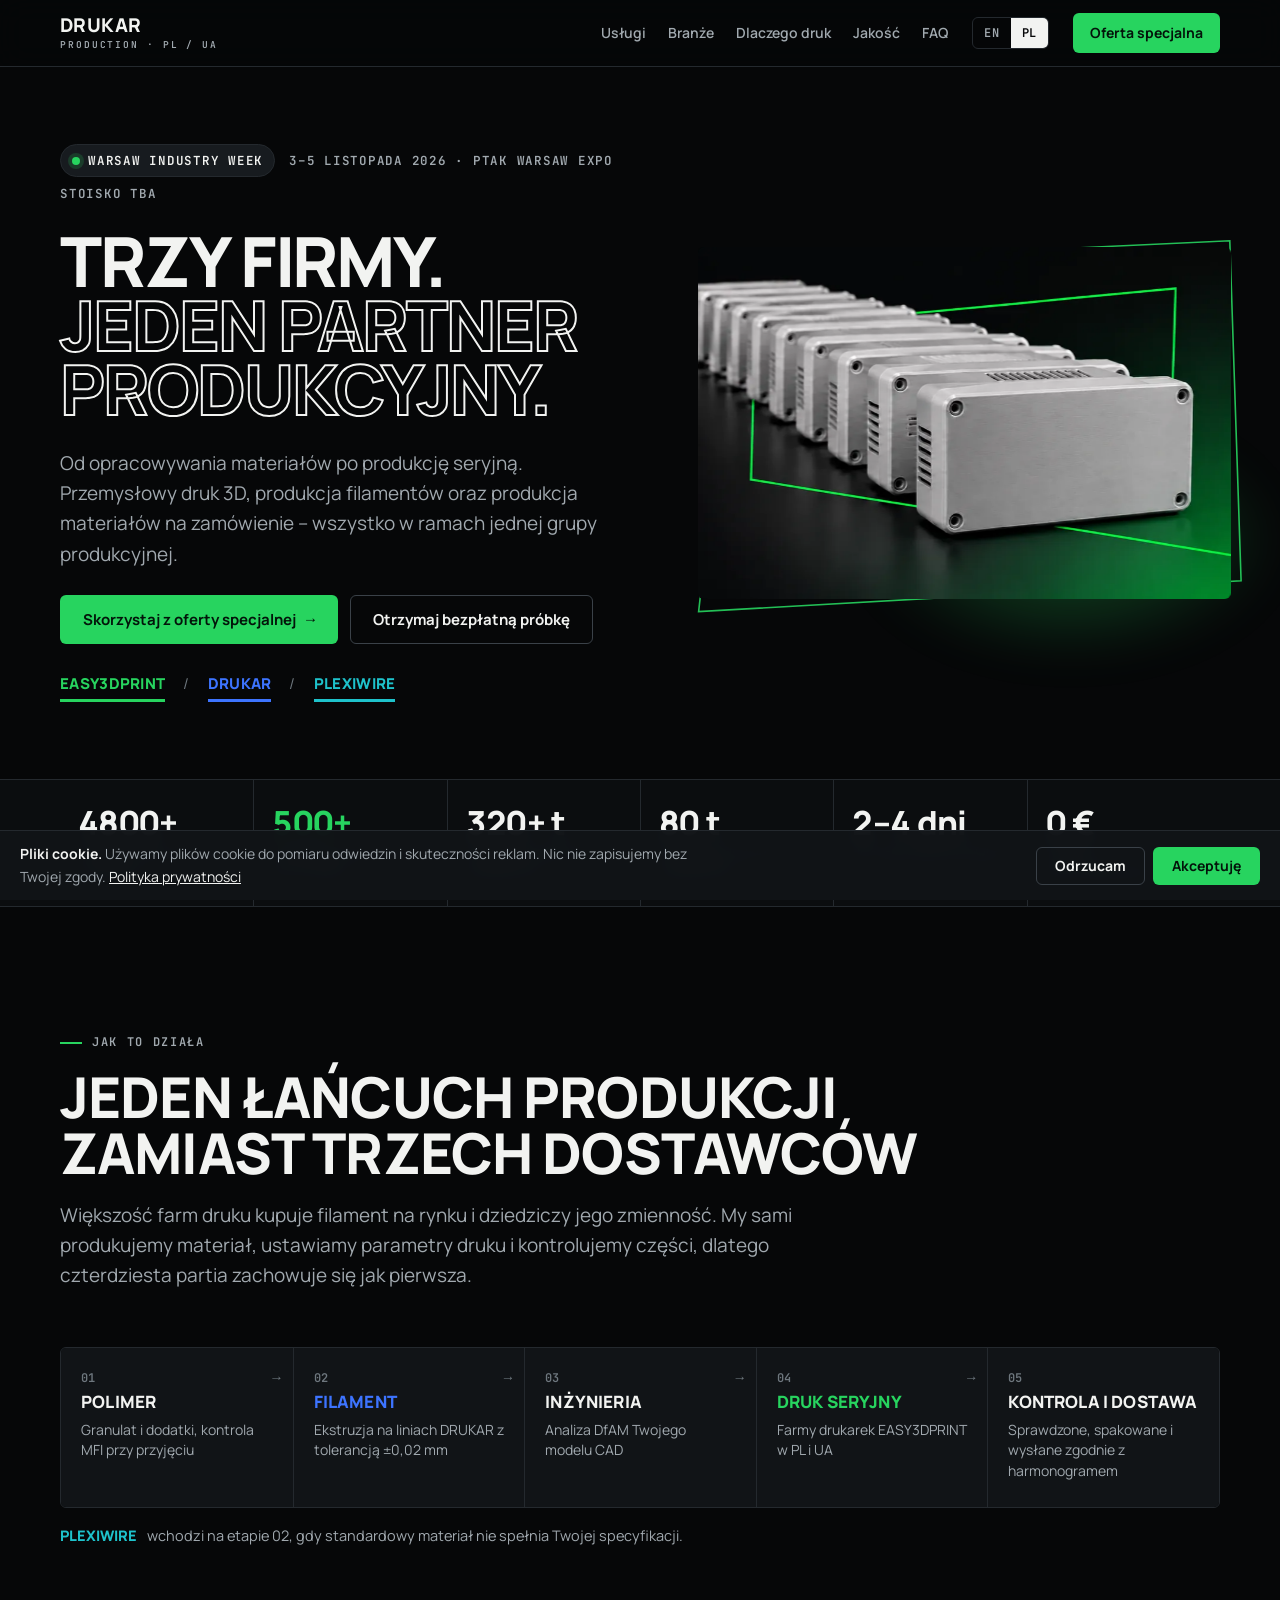
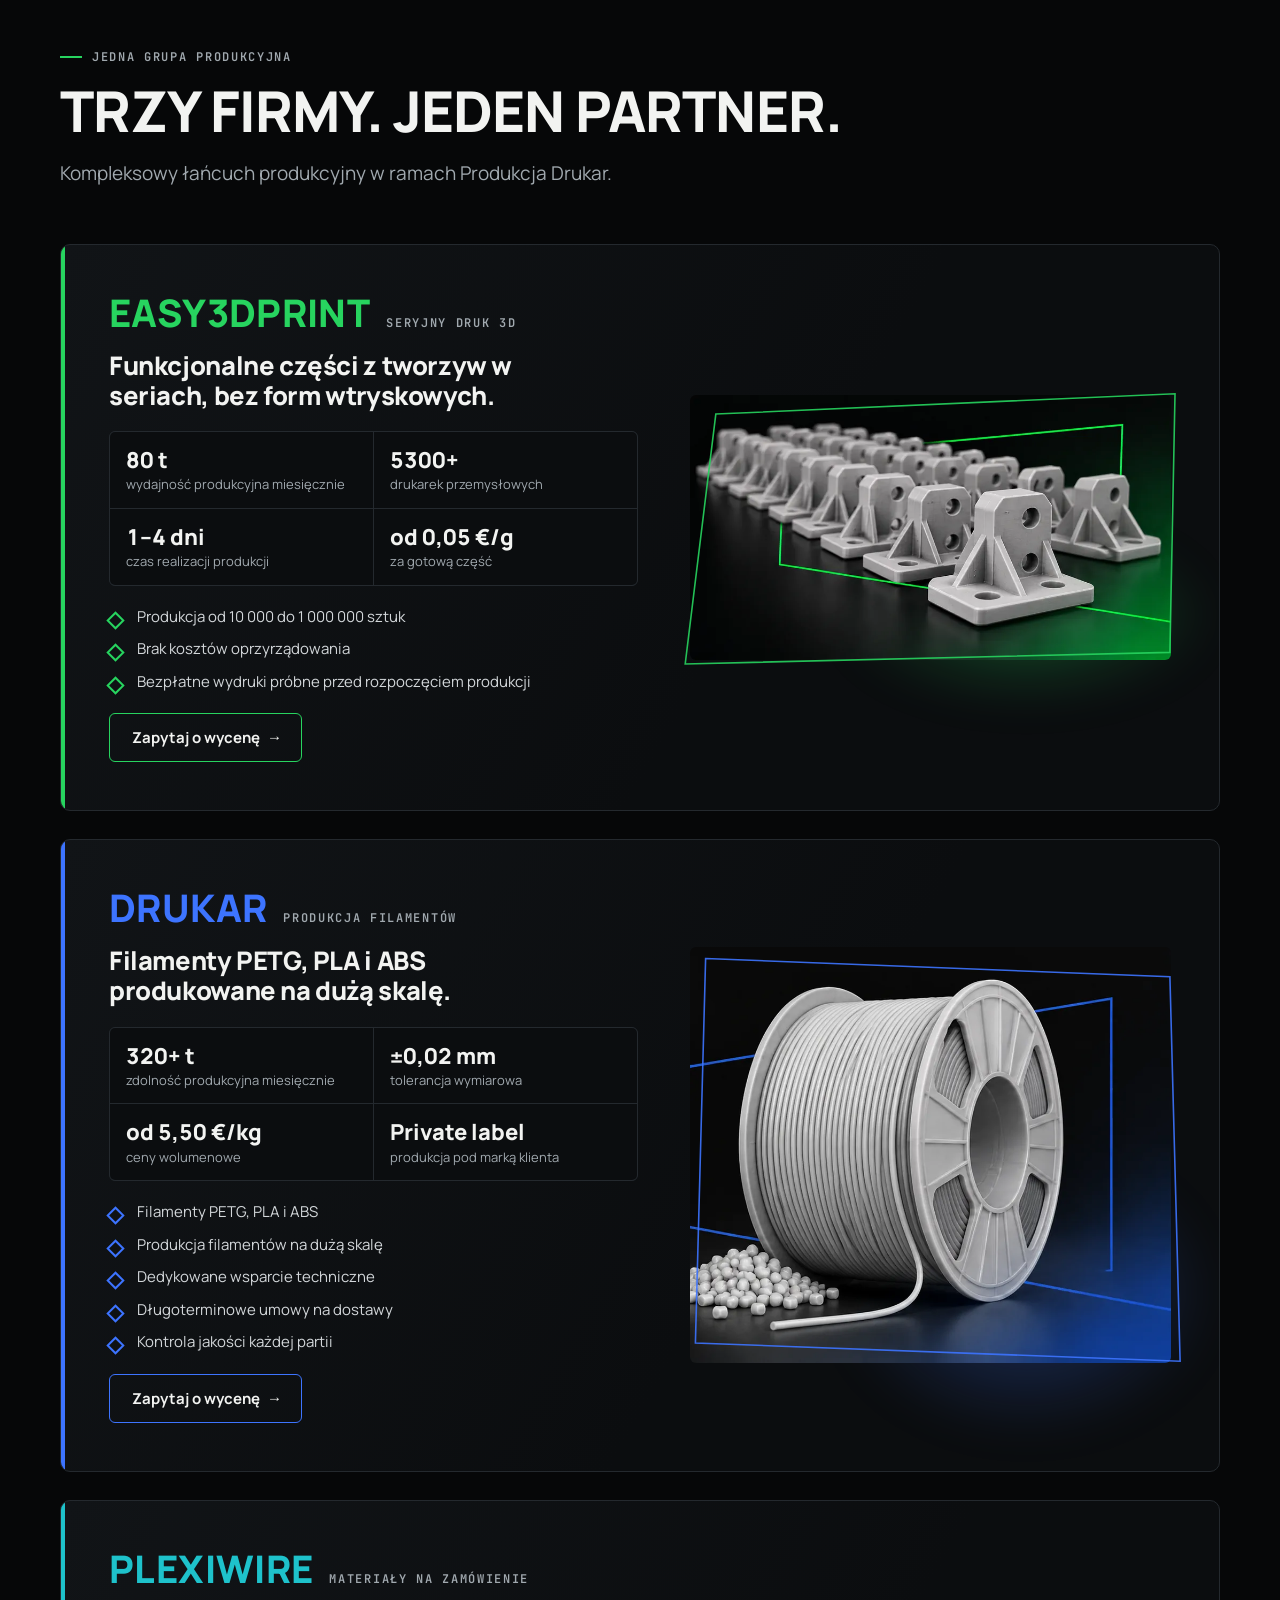
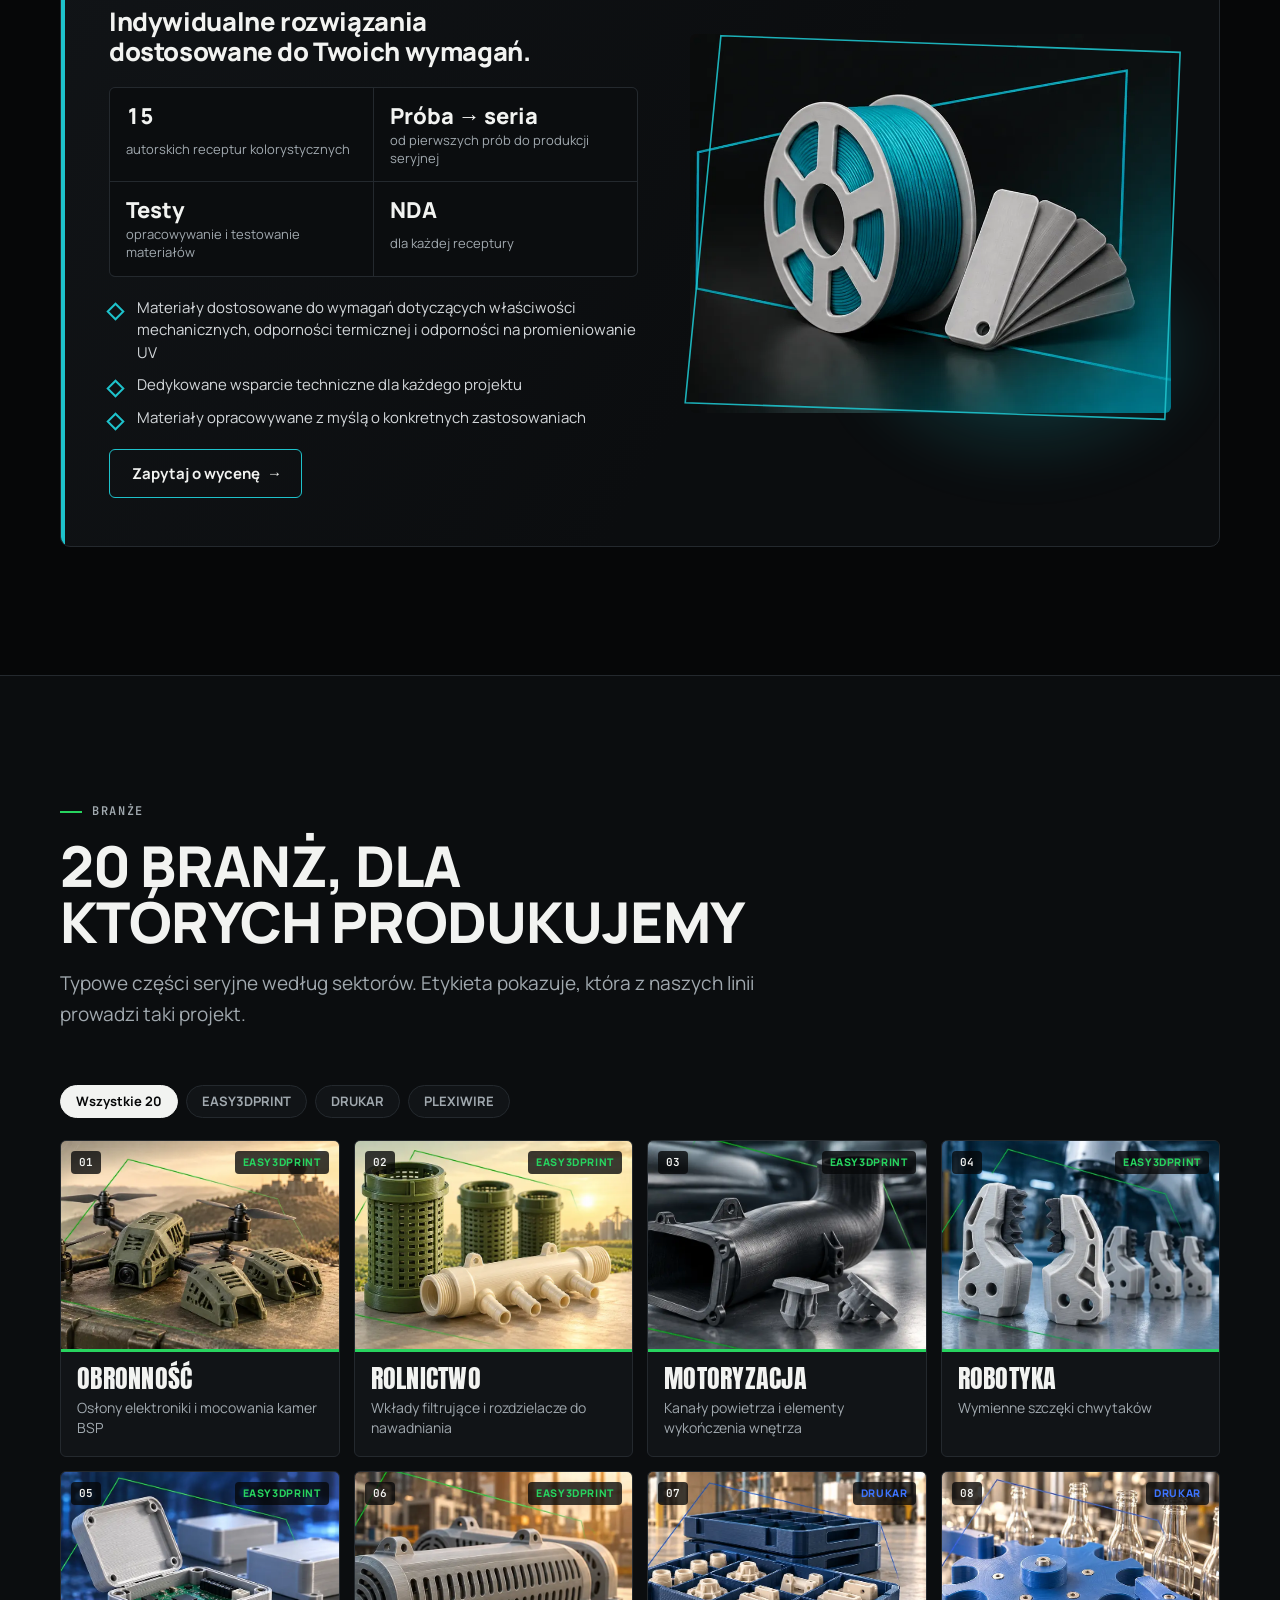
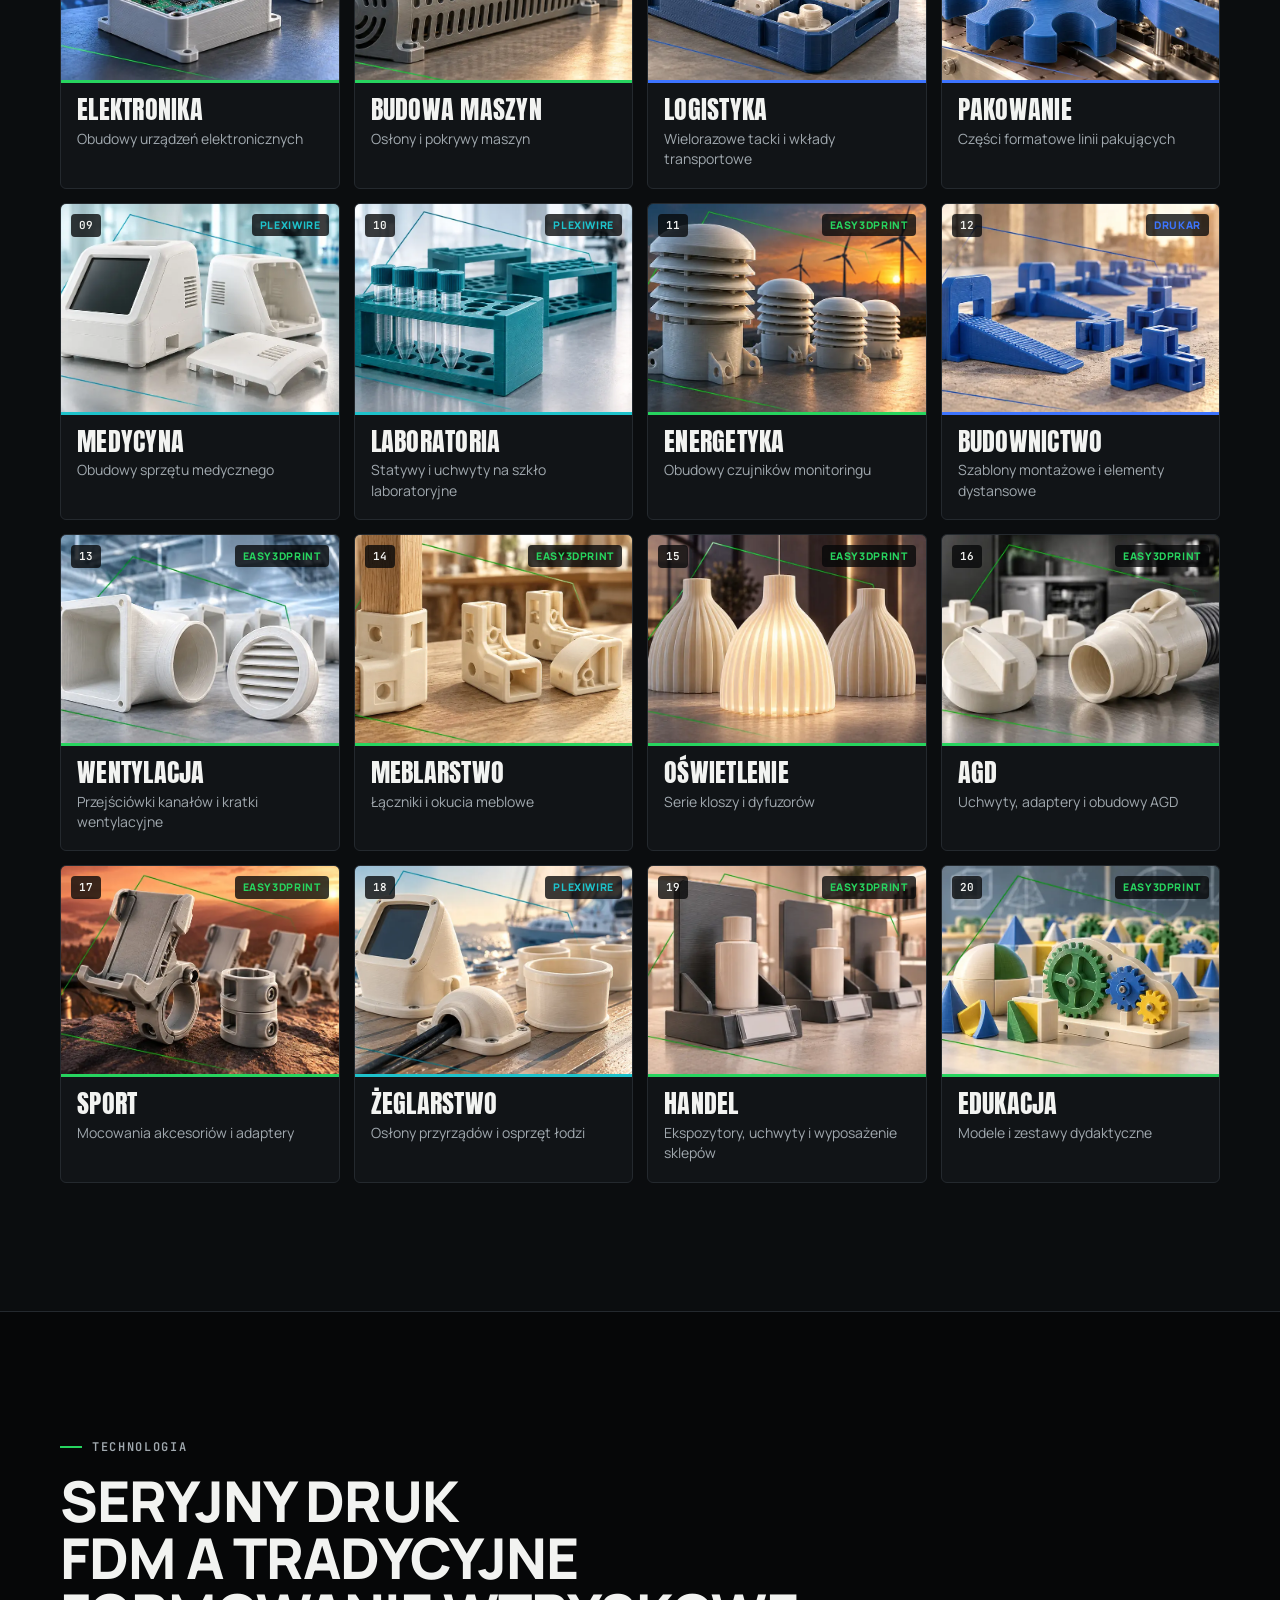
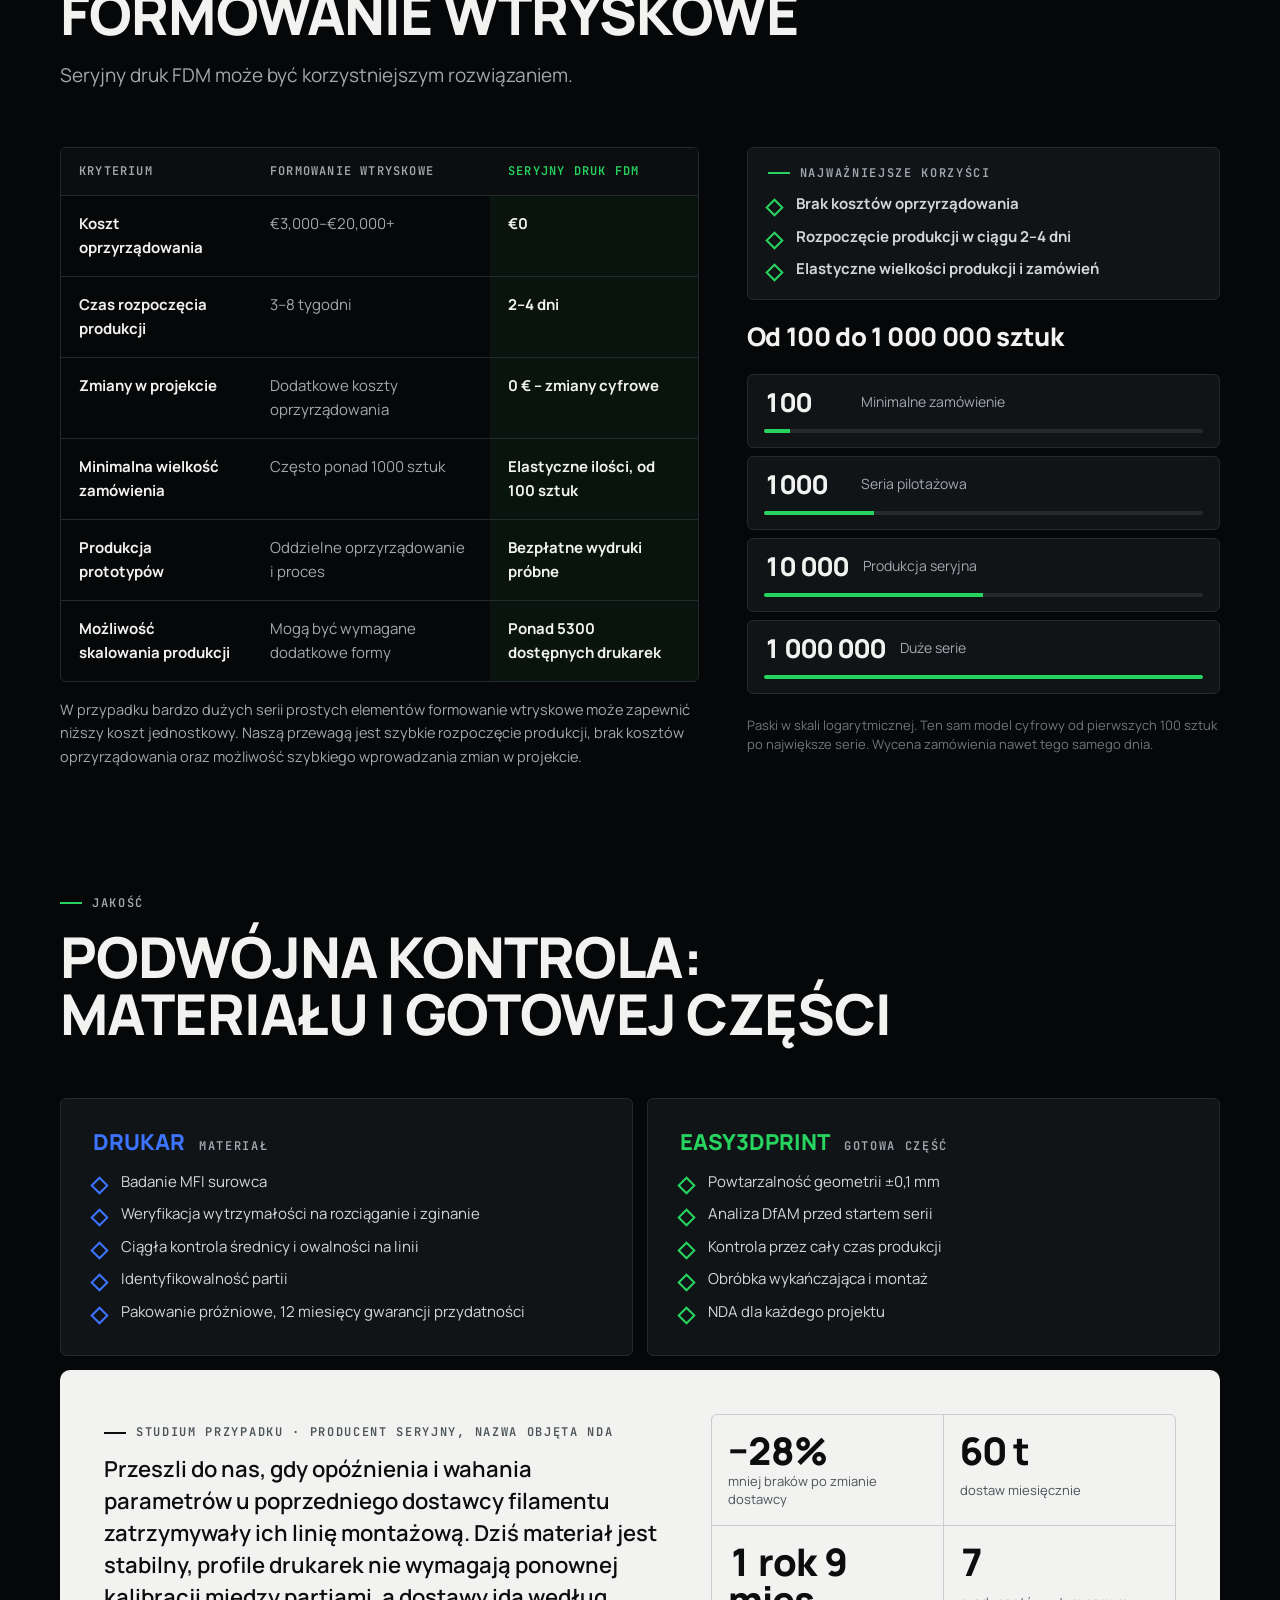
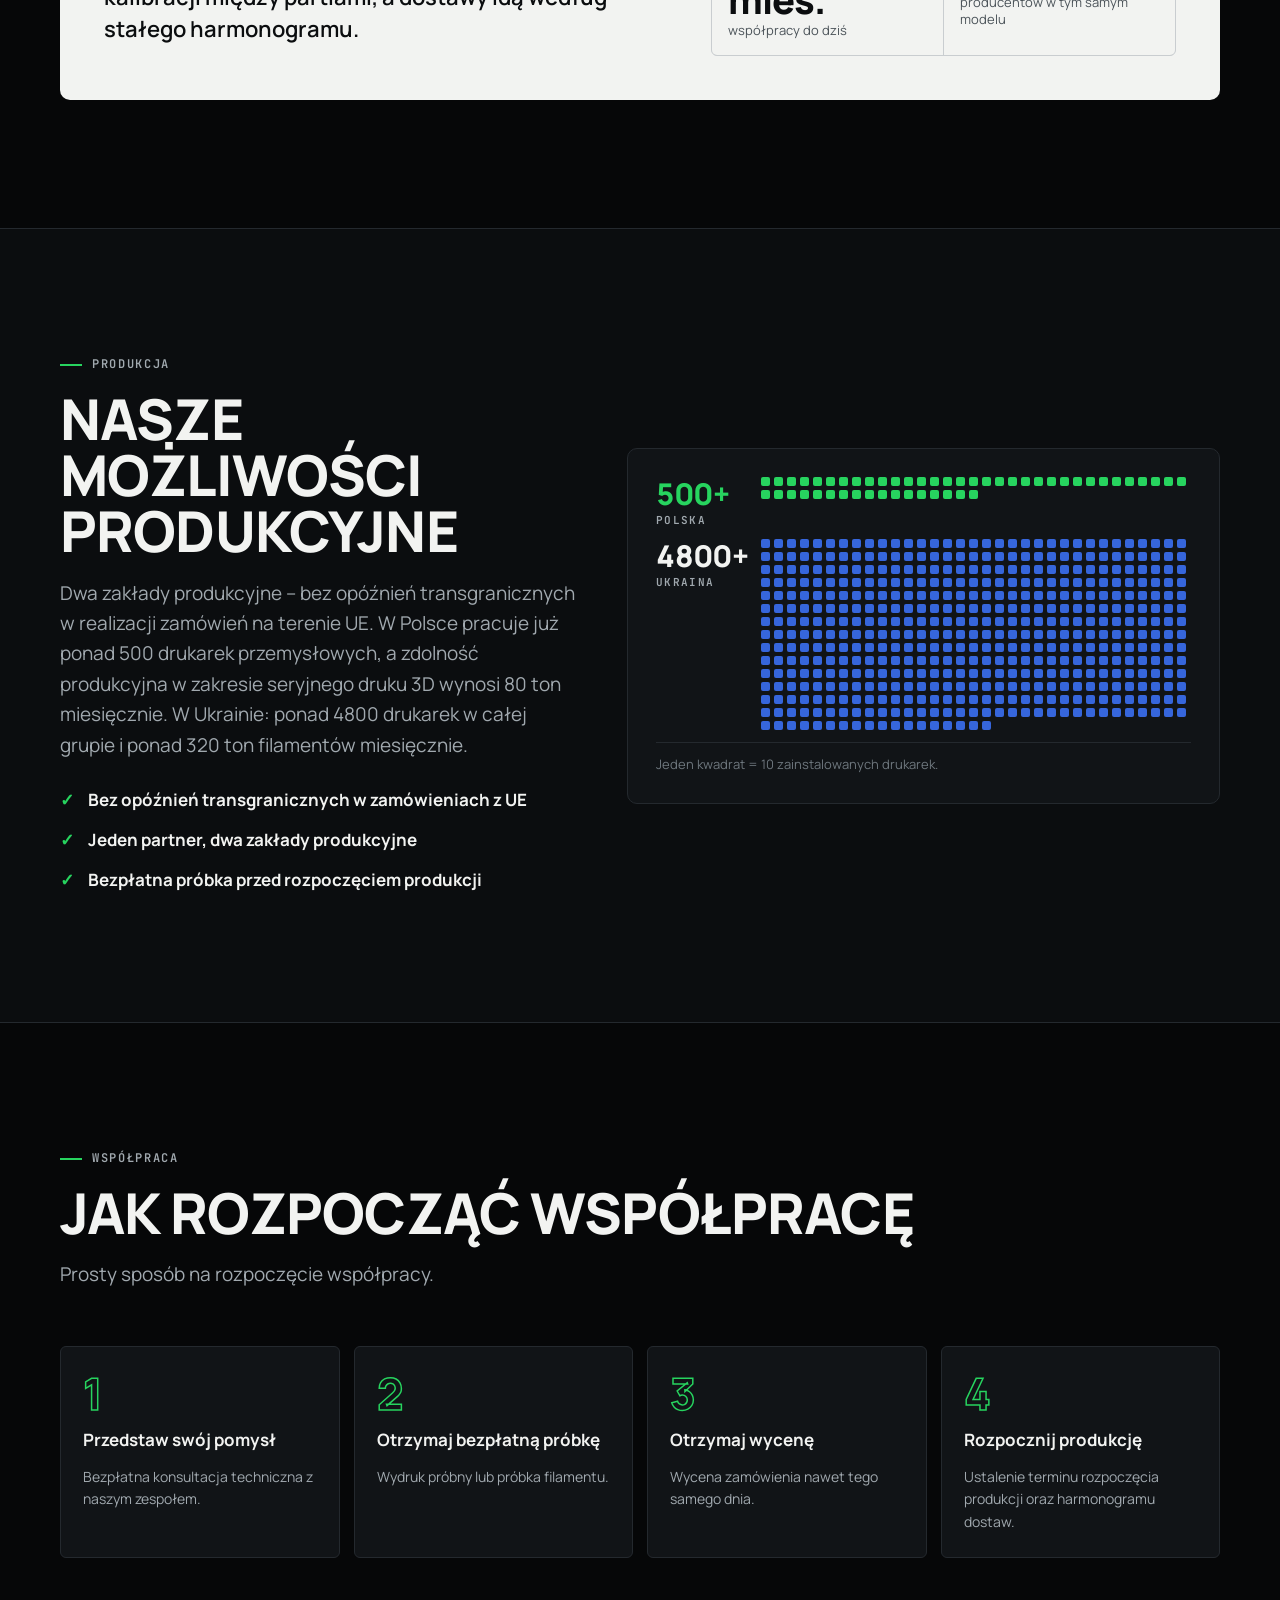
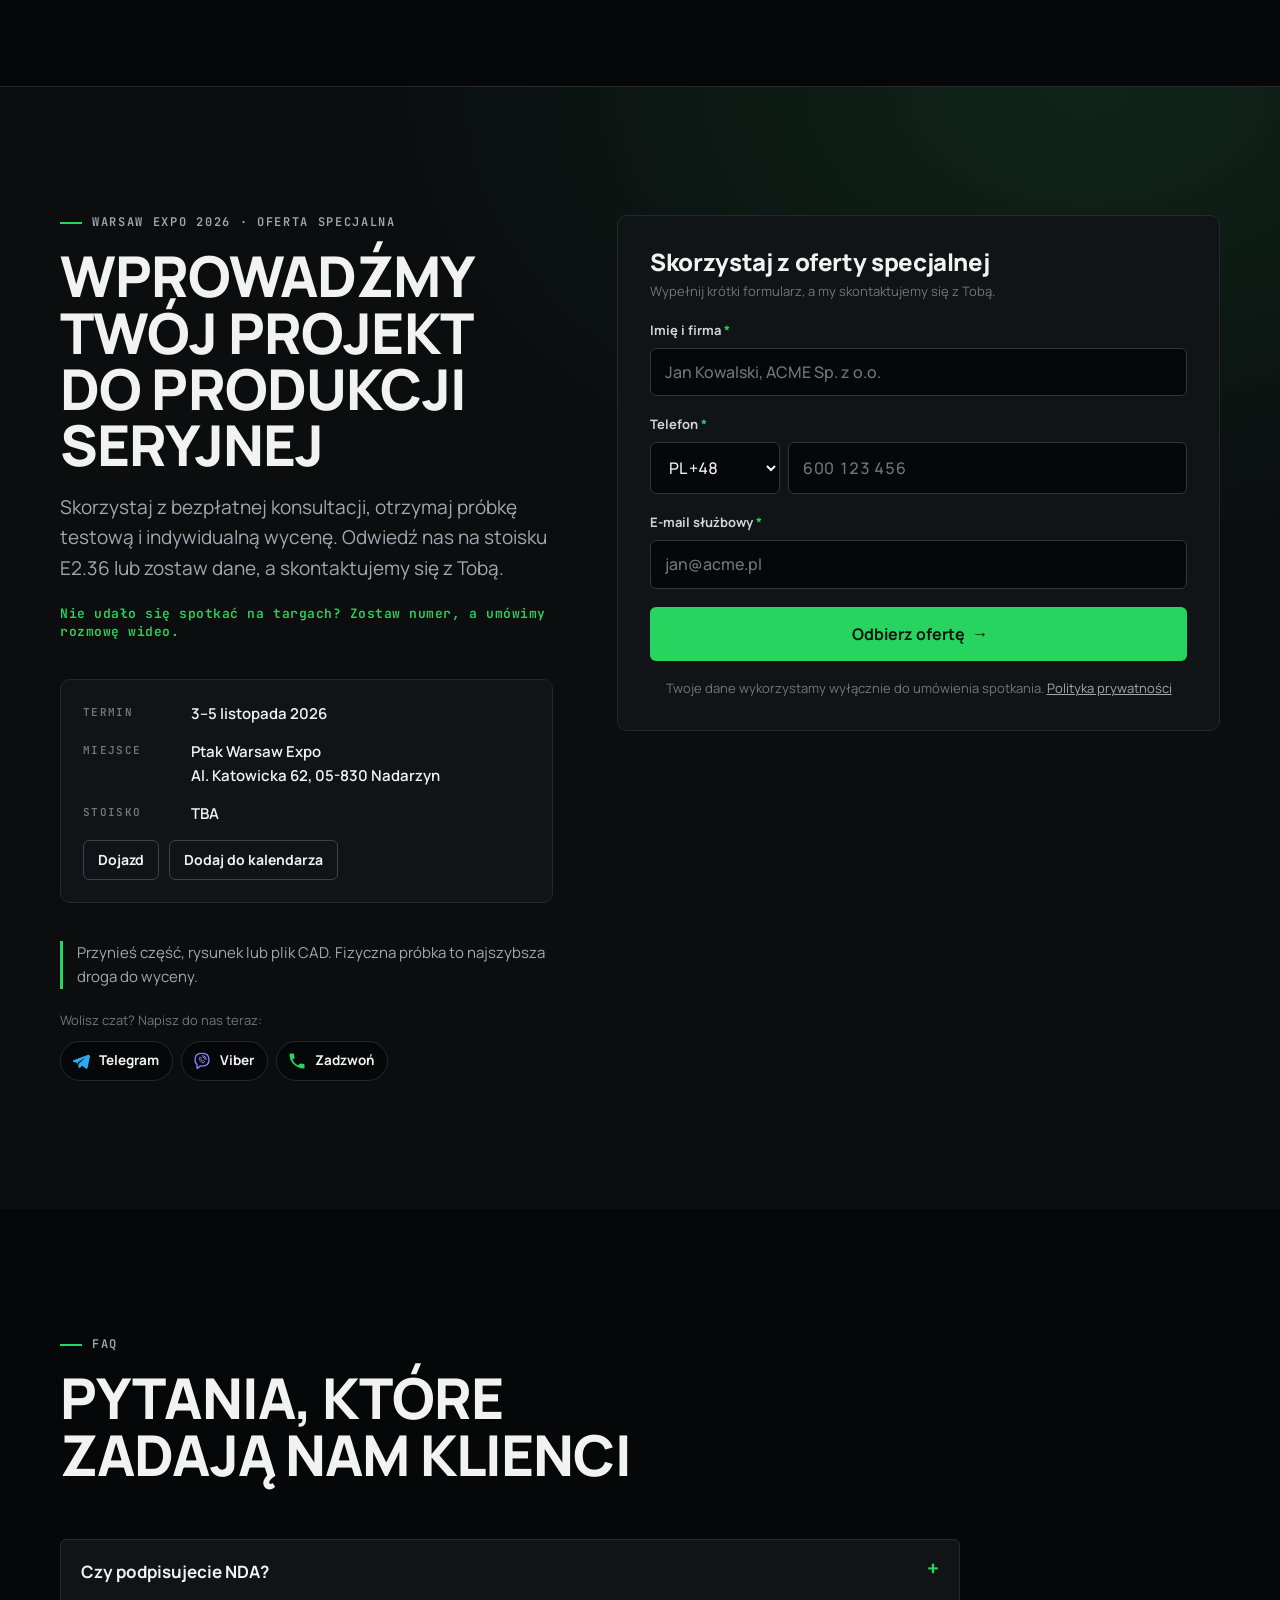
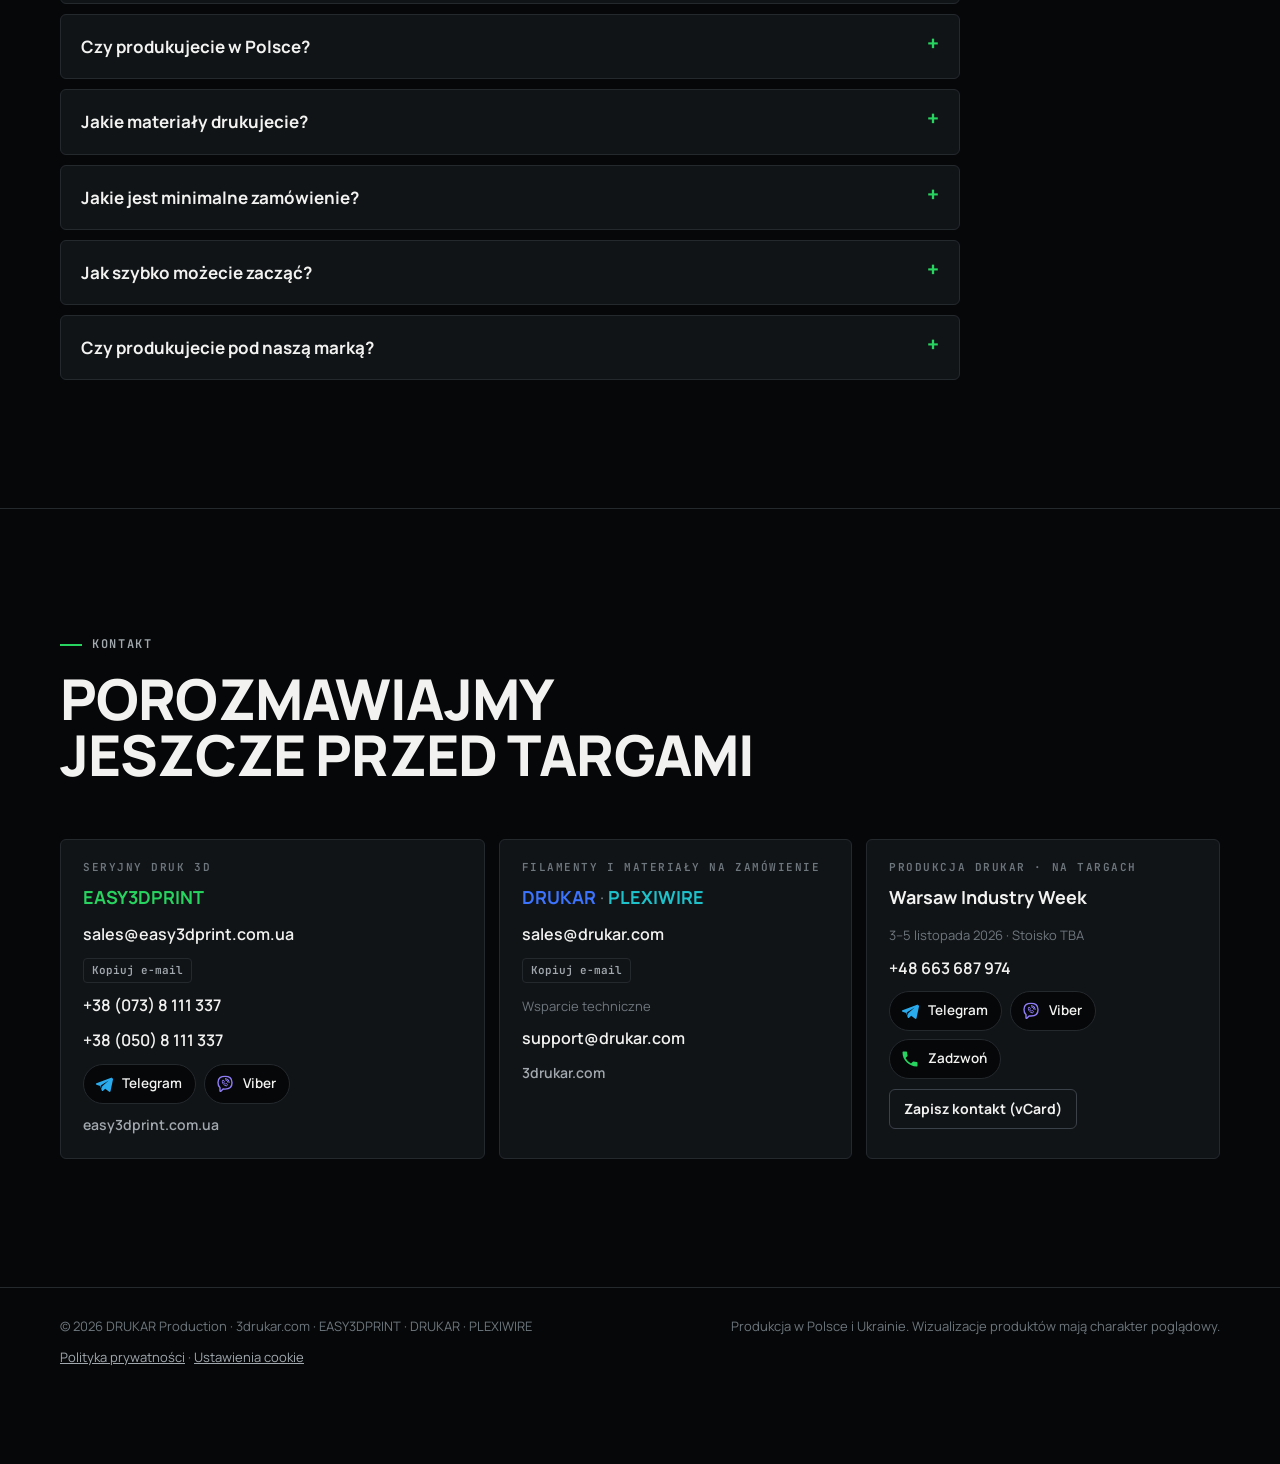
==== commit 224f7ada: "Add files via upload" ====
--- a/pl/index.html
+++ b/pl/index.html
@@ -4,15 +4,15 @@
 <meta charset="utf-8">
 <meta name="viewport" content="width=device-width, initial-scale=1, viewport-fit=cover">
 <title>DRUKAR Production · Seryjny druk 3D, filamenty i materiały na zamówienie</title>
-<meta name="description" content="Seryjny druk 3D FDM, filamenty przemysłowe PETG/PLA/ABS i materiały na zamówienie od jednego producenta. Ponad 3700 drukarek w Polsce i Ukrainie. Spotkajmy się na Warsaw Industry Week, 3–5 listopada 2026.">
+<meta name="description" content="Seryjny druk 3D FDM, filamenty PETG/PLA/ABS i materiały na zamówienie w ramach jednej grupy produkcyjnej. Ponad 5300 drukarek przemysłowych w Polsce i Ukrainie. Warsaw Industry Week, 3–5 listopada 2026, stoisko E2.36.">
 <link rel="canonical" href="https://warsaw2026.3drukar.com/pl/">
 <link rel="alternate" hreflang="en" href="https://warsaw2026.3drukar.com/">
 <link rel="alternate" hreflang="pl" href="https://warsaw2026.3drukar.com/pl/">
 <link rel="alternate" hreflang="x-default" href="https://warsaw2026.3drukar.com/">
 <meta name="theme-color" content="#060708">
 <meta property="og:type" content="website">
-<meta property="og:title" content="DRUKAR Production · Twój projekt. Nasza produkcja.">
-<meta property="og:description" content="Seryjny druk 3D, filamenty i materiały na zamówienie. Ponad 220 drukarek już w Polsce. Warsaw Industry Week, 3–5 listopada 2026.">
+<meta property="og:title" content="Produkcja Drukar · Trzy firmy. Jeden partner produkcyjny.">
+<meta property="og:description" content="Seryjny druk 3D, filamenty i materiały na zamówienie. Ponad 500 drukarek już w Polsce. Warsaw Industry Week, 3–5 listopada 2026, stoisko E2.36.">
 <meta property="og:url" content="https://warsaw2026.3drukar.com/pl/">
 <meta property="og:locale" content="pl_PL">
 <meta property="og:site_name" content="DRUKAR Production">
@@ -24,7 +24,7 @@
 <link rel="preload" href="../assets/fonts/manrope-latin-800-normal.woff2" as="font" type="font/woff2" crossorigin>
 <link rel="stylesheet" href="../assets/fonts/fonts.css">
 <script type="application/ld+json">
-{"@context":"https://schema.org","@type":"Organization","name":"DRUKAR Production","alternateName":["EASY3DPRINT","DRUKAR","PLEXIWIRE"],"description":"Serial FDM 3D printing, industrial filament and custom materials manufacturer with production in Poland and Ukraine.","email":"sales@drukar.com","telephone":"+380738111337","contactPoint":[{"@type":"ContactPoint","contactType":"sales","areaServed":"EU","email":"sales@easy3dprint.com.ua","telephone":"+380738111337","name":"EASY3DPRINT serial 3D printing"},{"@type":"ContactPoint","contactType":"sales","email":"sales@drukar.com","name":"DRUKAR filament and PLEXIWIRE custom materials"},{"@type":"ContactPoint","contactType":"technical support","email":"support@drukar.com"}],"areaServed":"EU","event":{"@type":"BusinessEvent","name":"Warsaw Industry Week 2026","startDate":"2026-11-03","endDate":"2026-11-05","location":{"@type":"Place","name":"Ptak Warsaw Expo","address":"Al. Katowicka 62, 05-830 Nadarzyn, Poland"}}}
+{"@context":"https://schema.org","@type":"Organization","name":"DRUKAR Production","alternateName":["EASY3DPRINT","DRUKAR","PLEXIWIRE"],"description":"Serial FDM 3D printing, industrial filament and custom materials manufacturer with production in Poland and Ukraine.","email":"sales@drukar.com","telephone":"+48663687974","contactPoint":[{"@type":"ContactPoint","contactType":"sales","areaServed":"EU","email":"sales@easy3dprint.com.ua","telephone":"+380738111337","name":"EASY3DPRINT serial 3D printing"},{"@type":"ContactPoint","contactType":"sales","email":"sales@drukar.com","name":"DRUKAR filament and PLEXIWIRE custom materials"},{"@type":"ContactPoint","contactType":"technical support","email":"support@drukar.com"}],"areaServed":"EU","event":{"@type":"BusinessEvent","name":"Warsaw Industry Week 2026","startDate":"2026-11-03","endDate":"2026-11-05","location":{"@type":"Place","name":"Ptak Warsaw Expo","address":"Al. Katowicka 62, 05-830 Nadarzyn, Poland"}}}
 </script>
 <link rel="stylesheet" href="../assets/site.css">
 <script src="../assets/config.js"></script>
@@ -44,7 +44,7 @@
       <a href="#faq">FAQ</a>
     </nav>
     <nav class="lang" aria-label="Language"><a href="../" hreflang="en" lang="en">EN</a><a href="../pl/" hreflang="pl" lang="pl" aria-current="page">PL</a></nav>
-    <a class="btn btn-primary" href="#meet" data-cta="header">Umów spotkanie</a>
+    <a class="btn btn-primary" href="#meet" data-cta="header">Oferta specjalna</a>
   </div>
 </header>
 
@@ -57,13 +57,13 @@
       <div class="show-tag">
         <span class="live">Warsaw Industry Week</span>
         <span>3–5 listopada 2026 · Ptak Warsaw Expo</span>
-        <span><span>Stoisko</span> <b data-cfg="booth">TBA</b></span>
-      </div>
-      <h1><span class="ln">Twój projekt.</span><span class="ln">Nasza produkcja.</span></h1>
-      <p class="lede">Seryjny druk 3D FDM, filamenty przemysłowe i materiały na zamówienie od jednego producenta. Ponad 3700 drukarek pracuje w Polsce i Ukrainie, a za każdą częścią stoi nasza własna linia filamentu.</p>
+        <span><span>Stoisko</span> <b data-cfg="booth">E2.36</b></span>
+      </div>
+      <h1><span class="ln">Trzy firmy.</span><span class="ln">Jeden partner produkcyjny.</span></h1>
+      <p class="lede">Od opracowywania materiałów po produkcję seryjną. Przemysłowy druk 3D, produkcja filamentów oraz produkcja materiałów na zamówienie – wszystko w ramach jednej grupy produkcyjnej.</p>
       <div class="hero-actions">
-        <a class="btn btn-primary" href="#meet" data-cta="hero"><span>Umów spotkanie na targach</span> <span class="arr">→</span></a>
-        <a class="btn btn-ghost" href="#meet" data-cta="test-print">Bezpłatny wydruk testowy</a>
+        <a class="btn btn-primary" href="#meet" data-cta="hero"><span>Skorzystaj z oferty specjalnej</span> <span class="arr">→</span></a>
+        <a class="btn btn-ghost" href="#meet" data-cta="test-print">Otrzymaj bezpłatną próbkę</a>
       </div>
       <div class="brands" aria-label="Production lines">
         <span class="b-e3d">EASY3DPRINT</span><span class="s">/</span>
@@ -81,12 +81,12 @@
 <!-- KPI -->
 <div class="kpis">
   <ul class="wrap">
-    <li><b>3500+</b><span>drukarek w Ukrainie</span></li>
-    <li class="pl"><b>220+</b><span>drukarek już w Polsce</span></li>
-    <li><b>320+ t</b><span>filamentu miesięcznie</span></li>
-    <li><b>60 t</b><span>wydrukowanych części miesięcznie</span></li>
-    <li><b>2–4 dni</b><span>do startu nowej serii</span></li>
-    <li><b>±0,1 mm</b><span>powtarzalność wymiarów</span></li>
+    <li><b>4800+</b><span>drukarek przemysłowych w Ukrainie</span></li>
+    <li class="pl"><b>500+</b><span>drukarek przemysłowych już w Polsce</span></li>
+    <li><b>320+ t</b><span>produkcji filamentów miesięcznie</span></li>
+    <li><b>80 t</b><span>seryjnego druku 3D miesięcznie</span></li>
+    <li><b>2–4 dni</b><span>do rozpoczęcia produkcji</span></li>
+    <li><b>0 €</b><span>kosztów oprzyrządowania</span></li>
   </ul>
 </div>
 
@@ -108,8 +108,9 @@
     <p class="chain-note"><i>PLEXIWIRE</i><span>wchodzi na etapie 02, gdy standardowy materiał nie spełnia Twojej specyfikacji.</span></p>
 
     <div class="sec-head" style="margin-top:clamp(64px,8vw,104px)">
-      <p class="eyebrow">Usługi</p>
-      <h2>Trzy linie produkcyjne. Zamów jedną albo wszystkie trzy.</h2>
+      <p class="eyebrow">Jedna grupa produkcyjna</p>
+      <h2>Trzy firmy. Jeden partner.</h2>
+      <p class="lede">Kompleksowy łańcuch produkcyjny w ramach Produkcja Drukar.</p>
     </div>
 
     <div class="lines">
@@ -118,16 +119,15 @@
           <div class="lp-tag"><b>EASY3DPRINT</b><span>Seryjny druk 3D</span></div>
           <h3>Funkcjonalne części z tworzyw w seriach, bez form wtryskowych.</h3>
           <div class="stats">
-            <div><b>60 t</b><span>wydruków miesięcznie</span></div>
+            <div><b>80 t</b><span>wydajność produkcyjna miesięcznie</span></div>
+            <div><b>5300+</b><span>drukarek przemysłowych</span></div>
+            <div><b>1–4 dni</b><span>czas realizacji produkcji</span></div>
             <div><b>od 0,05 €/g</b><span>za gotową część</span></div>
-            <div><b>2–4 dni</b><span>do startu serii</span></div>
-            <div><b>220+</b><span>drukarek w Polsce</span></div>
           </div>
           <ul class="ticks">
-            <li>Ponad 3700 drukarek przemysłowych: Bambu Lab, Prusa i inne platformy, w tym wielkoformatowe (stół 340×325 mm)</li>
-            <li>Serie od 10 000 do 10 000 000 sztuk z powtarzalnością ±0,1 mm; realizujemy też małe partie</li>
-            <li>Własny dział inżynierii DfAM, bezpłatny wydruk testowy, pierwsza partia wysłana w ciągu tygodnia od akceptacji</li>
-            <li>Obróbka wykańczająca, montaż, kompletacja i pakowanie pod Twoją marką</li>
+            <li>Produkcja od 10 000 do 1 000 000 sztuk</li>
+            <li>Brak kosztów oprzyrządowania</li>
+            <li>Bezpłatne wydruki próbne przed rozpoczęciem produkcji</li>
           </ul>
           <a class="btn btn-ghost lp-cta" href="#meet" data-cta="easy3dprint"><span>Zapytaj o wycenę</span> <span class="arr">→</span></a>
         </div>
@@ -140,18 +140,19 @@
       <article class="line-panel drk" id="drukar">
         <div class="lp-copy">
           <div class="lp-tag"><b>DRUKAR</b><span>Produkcja filamentów</span></div>
-          <h3>Przemysłowe PETG, PLA i ABS dla farm druku 3D i marek OEM.</h3>
+          <h3>Filamenty PETG, PLA i ABS produkowane na dużą skalę.</h3>
           <div class="stats">
-            <div><b>320+ t</b><span>zdolność miesięczna</span></div>
+            <div><b>320+ t</b><span>zdolność produkcyjna miesięcznie</span></div>
+            <div><b>±0,02 mm</b><span>tolerancja wymiarowa</span></div>
             <div><b>od 5,50 €/kg</b><span>ceny wolumenowe</span></div>
-            <div><b>±0,02 mm</b><span>tolerancja średnicy</span></div>
-            <div><b>12 miesięcy</b><span>gwarancji przydatności</span></div>
+            <div><b>Private label</b><span>produkcja pod marką klienta</span></div>
           </div>
           <ul class="ticks">
-            <li>Kolory standardowe i na zamówienie, OEM i private label</li>
-            <li>Każda partia sprawdzana przed wysyłką i pakowana próżniowo</li>
-            <li>Szpula testowa wysłana w ciągu kilku dni od zapytania</li>
-            <li>Umowy długoterminowe ze stałą ceną i harmonogramem dostaw</li>
+            <li>Filamenty PETG, PLA i ABS</li>
+            <li>Produkcja filamentów na dużą skalę</li>
+            <li>Dedykowane wsparcie techniczne</li>
+            <li>Długoterminowe umowy na dostawy</li>
+            <li>Kontrola jakości każdej partii</li>
           </ul>
           <a class="btn btn-ghost lp-cta" href="#meet" data-cta="drukar"><span>Zapytaj o wycenę</span> <span class="arr">→</span></a>
         </div>
@@ -164,18 +165,17 @@
       <article class="line-panel plx" id="plexiwire">
         <div class="lp-copy">
           <div class="lp-tag"><b>PLEXIWIRE</b><span>Materiały na zamówienie</span></div>
-          <h3>Materiał pod Twoje wymagania.</h3>
+          <h3>Indywidualne rozwiązania dostosowane do Twoich wymagań.</h3>
           <div class="stats">
-            <div><b>Lab → linia</b><span>od partii próbnej do pełnej produkcji</span></div>
-            <div><b>Na miarę</b><span>receptura według Twojej specyfikacji</span></div>
-            <div><b>Ta sama kontrola</b><span>co dla filamentów standardowych</span></div>
+            <div><b>15</b><span>autorskich receptur kolorystycznych</span></div>
+            <div><b>Próba → seria</b><span>od pierwszych prób do produkcji seryjnej</span></div>
+            <div><b>Testy</b><span>opracowywanie i testowanie materiałów</span></div>
             <div><b>NDA</b><span>dla każdej receptury</span></div>
           </div>
           <ul class="ticks">
-            <li>Wymagania mechaniczne, termiczne, odporność na UV lub niepalność</li>
-            <li>Mieszanki PETG, PLA i ABS, barwniki i dodatki na zamówienie</li>
-            <li>Linie OEM i private label z unikalną specyfikacją materiału</li>
-            <li>Materiały inżynierskie do wymagających zastosowań</li>
+            <li>Materiały dostosowane do wymagań dotyczących właściwości mechanicznych, odporności termicznej i odporności na promieniowanie UV</li>
+            <li>Dedykowane wsparcie techniczne dla każdego projektu</li>
+            <li>Materiały opracowywane z myślą o konkretnych zastosowaniach</li>
           </ul>
           <a class="btn btn-ghost lp-cta" href="#meet" data-cta="plexiwire"><span>Zapytaj o wycenę</span> <span class="arr">→</span></a>
         </div>
@@ -231,34 +231,37 @@
 <section id="why">
   <div class="wrap">
     <div class="sec-head">
-      <p class="eyebrow">Seryjny druk FDM a formowanie wtryskowe</p>
-      <h2>Kiedy druk wygrywa z formą</h2>
+      <p class="eyebrow">Technologia</p>
+      <h2>Seryjny druk FDM a tradycyjne formowanie wtryskowe</h2>
+      <p class="lede">Seryjny druk FDM może być korzystniejszym rozwiązaniem.</p>
     </div>
     <div class="cmp-grid">
       <div style="min-width:0">
         <div class="tbl-wrap">
           <table>
-            <thead><tr><th><span class="sr">Criterion</span></th><th>Formowanie wtryskowe</th><th class="us">Nasz seryjny druk FDM</th></tr></thead>
+            <thead><tr><th>Kryterium</th><th>Formowanie wtryskowe</th><th class="us">Seryjny druk FDM</th></tr></thead>
             <tbody>
-              <tr><th>Koszt oprzyrządowania</th><td>Wysoki: dedykowana forma</td><td class="us">Brak</td></tr>
-              <tr><th>Pierwsze części</th><td>Tygodnie, czas wykonania formy</td><td class="us">2–4 dni</td></tr>
-              <tr><th>Minimalne zamówienie</th><td>Wysokie, aby spłacić formę</td><td class="us">Od małych partii</td></tr>
-              <tr><th>Zmiana konstrukcji w trakcie</th><td>Kosztowna przeróbka formy</td><td class="us">Tego samego dnia, bez przezbrajania</td></tr>
-              <tr><th>Geometria</th><td>Ograniczona pochyleniami i podcięciami</td><td class="us">Kanały wewnętrzne, struktury kratowe, podcięcia</td></tr>
+              <tr><th>Koszt oprzyrządowania</th><td>€3,000–€20,000+</td><td class="us">€0</td></tr>
+              <tr><th>Czas rozpoczęcia produkcji</th><td>3–8 tygodni</td><td class="us">2–4 dni</td></tr>
+              <tr><th>Zmiany w projekcie</th><td>Dodatkowe koszty oprzyrządowania</td><td class="us">0 € – zmiany cyfrowe</td></tr>
+              <tr><th>Minimalna wielkość zamówienia</th><td>Często ponad 1000 sztuk</td><td class="us">Elastyczne ilości, od 100 sztuk</td></tr>
+              <tr><th>Produkcja prototypów</th><td>Oddzielne oprzyrządowanie i proces</td><td class="us">Bezpłatne wydruki próbne</td></tr>
+              <tr><th>Możliwość skalowania produkcji</th><td>Mogą być wymagane dodatkowe formy</td><td class="us">Ponad 5300 dostępnych drukarek</td></tr>
             </tbody>
           </table>
         </div>
-        <p class="honest">Przy bardzo dużych wolumenach forma staje się tańsza w przeliczeniu na sztukę. Pokażemy, gdzie leży ten próg dla Twojej części, zanim podejmiesz decyzję.</p>
+        <p class="honest">W przypadku bardzo dużych serii prostych elementów formowanie wtryskowe może zapewnić niższy koszt jednostkowy. Naszą przewagą jest szybkie rozpoczęcie produkcji, brak kosztów oprzyrządowania oraz możliwość szybkiego wprowadzania zmian w projekcie.</p>
       </div>
       <div class="cmp-side">
-        <h3>Skalowanie bez zmiany modelu cyfrowego</h3>
+        <div class="kb"><p class="eyebrow">Najważniejsze korzyści</p><ul class="ticks"><li>Brak kosztów oprzyrządowania</li><li>Rozpoczęcie produkcji w ciągu 2–4 dni</li><li>Elastyczne wielkości produkcji i zamówień</li></ul></div>
+        <h3>Od 100 do 1 000 000 sztuk</h3>
         <ol class="ladder">
-          <li><b>100</b><span>Partia walidacyjna</span><span class="bar-fill"><i style="width:4%"></i></span></li>
-          <li><b>1000</b><span>Seria pilotażowa</span><span class="bar-fill"><i style="width:22%"></i></span></li>
-          <li><b>10 000</b><span>Produkcja seryjna</span><span class="bar-fill"><i style="width:56%"></i></span></li>
-          <li><b>100 000+</b><span>Skalowanie wolumenu</span><span class="bar-fill"><i style="width:100%"></i></span></li>
+          <li><b>100</b><span>Minimalne zamówienie</span><span class="bar-fill"><i style="width:6%"></i></span></li>
+          <li><b>1000</b><span>Seria pilotażowa</span><span class="bar-fill"><i style="width:25%"></i></span></li>
+          <li><b>10 000</b><span>Produkcja seryjna</span><span class="bar-fill"><i style="width:50%"></i></span></li>
+          <li><b>1 000 000</b><span>Duże serie</span><span class="bar-fill"><i style="width:100%"></i></span></li>
         </ol>
-        <p class="small">Paski w skali logarytmicznej. Cena jednostkowa i termin zależą od geometrii, materiału, masy części i wykończenia. Prześlij model, a wycenę otrzymasz tego samego dnia.</p>
+        <p class="small">Paski w skali logarytmicznej. Ten sam model cyfrowy od pierwszych 100 sztuk po największe serie. Wycena zamówienia nawet tego samego dnia.</p>
       </div>
     </div>
   </div>
@@ -313,19 +316,19 @@
   <div class="wrap pl-grid">
     <div>
       <div class="sec-head" style="margin-bottom:0">
-        <p class="eyebrow">Dostawy w UE</p>
-        <h2>Już produkujemy w Polsce</h2>
-        <p class="lede">Ponad 220 naszych drukarek pracuje dziś w Polsce. Zamówienia z UE wysyłamy bez odprawy celnej, a części testowe mogą być gotowe jeszcze przed spotkaniem na targach. Baza w Ukrainie zapewnia wolumen i dostawy filamentu.</p>
+        <p class="eyebrow">Produkcja</p>
+        <h2>Nasze możliwości produkcyjne</h2>
+        <p class="lede">Dwa zakłady produkcyjne – bez opóźnień transgranicznych w realizacji zamówień na terenie UE. W Polsce pracuje już ponad 500 drukarek przemysłowych, a zdolność produkcyjna w zakresie seryjnego druku 3D wynosi 80 ton miesięcznie. W Ukrainie: ponad 4800 drukarek w całej grupie i ponad 320 ton filamentów miesięcznie.</p>
       </div>
       <ul class="pl-points">
-        <li>Bez odprawy celnej dla zamówień z UE</li>
-        <li>Jedna umowa, dwie bazy produkcyjne</li>
-        <li>Próbki gotowe jeszcze przed targami</li>
+        <li>Bez opóźnień transgranicznych w zamówieniach z UE</li>
+        <li>Jeden partner, dwa zakłady produkcyjne</li>
+        <li>Bezpłatna próbka przed rozpoczęciem produkcji</li>
       </ul>
     </div>
     <div class="bases" aria-label="Installed printers by country">
-      <div class="base pl"><div class="lbl"><b>220+</b><span>Polska</span></div><div class="dots" data-n="22"></div></div>
-      <div class="base ua"><div class="lbl"><b>3500+</b><span>Ukraina</span></div><div class="dots" data-n="350"></div></div>
+      <div class="base pl"><div class="lbl"><b>500+</b><span>Polska</span></div><div class="dots" data-n="50"></div></div>
+      <div class="base ua"><div class="lbl"><b>4800+</b><span>Ukraina</span></div><div class="dots" data-n="480"></div></div>
       <p class="legend small">Jeden kwadrat = 10 zainstalowanych drukarek.</p>
     </div>
   </div>
@@ -335,14 +338,15 @@
 <section id="process">
   <div class="wrap">
     <div class="sec-head">
-      <p class="eyebrow">Proces</p>
-      <h2>Jak zaczynamy współpracę</h2>
+      <p class="eyebrow">Współpraca</p>
+      <h2>Jak rozpocząć współpracę</h2>
+      <p class="lede">Prosty sposób na rozpoczęcie współpracy.</p>
     </div>
     <ol class="steps">
-      <li><b>Bezpłatna konsultacja inżynierska</b><span>W razie potrzeby z NDA.</span></li>
-      <li><b>Bezpłatna szpula lub wydruk testowy</b><span>Sprawdź część lub materiał na własnej linii.</span></li>
-      <li><b>Wycena serii tego samego dnia</b><span>Cena za sztukę lub za kilogram, z terminami realizacji.</span></li>
-      <li><b>Umowa ze stałymi warunkami</b><span>Cena, wolumen i harmonogram dostaw ustalone z góry.</span></li>
+      <li><b>Przedstaw swój pomysł</b><span>Bezpłatna konsultacja techniczna z naszym zespołem.</span></li>
+      <li><b>Otrzymaj bezpłatną próbkę</b><span>Wydruk próbny lub próbka filamentu.</span></li>
+      <li><b>Otrzymaj wycenę</b><span>Wycena zamówienia nawet tego samego dnia.</span></li>
+      <li><b>Rozpocznij produkcję</b><span>Ustalenie terminu rozpoczęcia produkcji oraz harmonogramu dostaw.</span></li>
     </ol>
   </div>
 </section>
@@ -352,15 +356,15 @@
   <div class="wrap meet-grid">
     <div class="venue">
       <div class="sec-head" style="margin-bottom:0">
-        <p class="eyebrow">Warsaw Industry Week 2026</p>
-        <h2>Spotkajmy się na stoisku</h2>
-        <p class="lede">Zostaw imię i numer telefonu. Zadzwonimy w ciągu jednego dnia roboczego i zarezerwujemy 30 minut z naszymi inżynierami na stoisku.</p>
+        <p class="eyebrow">Warsaw Expo 2026 · Oferta specjalna</p>
+        <h2>Wprowadźmy Twój projekt do produkcji seryjnej</h2>
+        <p class="lede">Skorzystaj z bezpłatnej konsultacji, otrzymaj próbkę testową i indywidualną wycenę. Odwiedź nas na stoisku E2.36 lub zostaw dane, a skontaktujemy się z Tobą.</p>
       </div>
       <p class="countdown" id="countdown"></p>
       <dl class="vcard">
         <div class="vrow"><dt>Termin</dt><dd>3–5 listopada 2026</dd></div>
         <div class="vrow"><dt>Miejsce</dt><dd>Ptak Warsaw Expo<br>Al. Katowicka 62, 05-830 Nadarzyn</dd></div>
-        <div class="vrow"><dt>Stoisko</dt><dd data-cfg="booth">TBA</dd></div>
+        <div class="vrow"><dt>Stoisko</dt><dd data-cfg="booth">E2.36</dd></div>
         <div class="vlinks">
           <a class="btn btn-ghost" id="mapLink" href="https://www.google.com/maps/search/?api=1&amp;query=Ptak+Warsaw+Expo+Nadarzyn" target="_blank" rel="noopener">Dojazd</a>
           <button class="btn btn-ghost" type="button" data-ics>Dodaj do kalendarza</button>
@@ -372,8 +376,8 @@
 
     <form id="leadForm" novalidate>
       <div class="f-head">
-        <h3>Umów spotkanie na stoisku</h3>
-        <p class="small">Trzy pola, 20 sekund. Bez spamu, jeden telefon od naszego zespołu.</p>
+        <h3>Skorzystaj z oferty specjalnej</h3>
+        <p class="small">Wypełnij krótki formularz, a my skontaktujemy się z Tobą.</p>
       </div>
       <div class="fld">
         <label for="f-name"><span>Imię i firma</span> <span class="req">*</span></label>
@@ -399,7 +403,7 @@
       </div>
       <input type="hidden" name="cta" id="f-cta" value="">
       <input class="hp" type="text" name="website" id="f-website" tabindex="-1" autocomplete="off" aria-hidden="true">
-      <button class="btn btn-primary f-btn" type="submit" id="f-submit"><span>Umów spotkanie</span> <span class="arr">→</span></button>
+      <button class="btn btn-primary f-btn" type="submit" id="f-submit"><span>Odbierz ofertę</span> <span class="arr">→</span></button>
       <p class="small f-legal"><span>Twoje dane wykorzystamy wyłącznie do umówienia spotkania.</span> <a href="../pl/privacy/">Polityka prywatności</a></p>
     </form>
   </div>
@@ -411,10 +415,10 @@
     <div class="sec-head"><p class="eyebrow">FAQ</p><h2>Pytania, które zadają nam klienci</h2></div>
     <div class="faq">
       <details><summary>Czy podpisujecie NDA?</summary><p>Tak, jeszcze przed przekazaniem rysunków, jeśli tak wolisz. Każda receptura na zamówienie jest standardowo objęta NDA.</p></details>
-      <details><summary>Czy produkujecie w Polsce?</summary><p>Tak. Ponad 220 drukarek pracuje już w Polsce, więc zamówienia i próbki w UE wysyłamy bez odprawy celnej.</p></details>
+      <details><summary>Czy produkujecie w Polsce?</summary><p>Tak. Ponad 500 drukarek przemysłowych pracuje już w Polsce, więc zamówienia i próbki w UE realizujemy bez opóźnień transgranicznych.</p></details>
       <details><summary>Jakie materiały drukujecie?</summary><p>PETG, PLA i ABS z naszej własnej linii DRUKAR. Gdy potrzebujesz konkretnych właściwości mechanicznych, termicznych, odporności na UV lub niepalności, PLEXIWIRE opracuje materiał pod Twoją część.</p></details>
-      <details><summary>Jakie jest minimalne zamówienie?</summary><p>Nie ma formy do spłacenia, więc zaczynamy od małych partii. Nasze farmy są przygotowane na serie od 10 000 do 10 000 000 sztuk.</p></details>
-      <details><summary>Jak szybko możecie zacząć?</summary><p>Wydruk testowy lub szpula testowa wysyłamy w ciągu kilku dni. Nowa seria startuje w 2–4 dni, a pierwsza partia wyjeżdża w ciągu tygodnia od akceptacji.</p></details>
+      <details><summary>Jakie jest minimalne zamówienie?</summary><p>Elastyczne ilości od 100 sztuk. Nie ma formy do spłacenia, a nasze farmy realizują serie od 10 000 do 1 000 000 sztuk.</p></details>
+      <details><summary>Jak szybko możecie zacząć?</summary><p>Najpierw bezpłatny wydruk próbny lub próbka filamentu, potem wycena tego samego dnia. Produkcja startuje w ciągu 2–4 dni.</p></details>
       <details><summary>Czy produkujecie pod naszą marką?</summary><p>Tak. Drukujemy części i produkujemy filament dla klientów OEM i private label, łącznie z pakowaniem i etykietowaniem.</p></details>
     </div>
   </div>
@@ -445,9 +449,10 @@
         <span class="c-links"><a href="https://www.3drukar.com/" target="_blank" rel="noopener">3drukar.com</a></span>
       </div>
       <div class="c-card">
-        <span class="role">Na targach</span>
+        <span class="role">Produkcja Drukar · na targach</span>
         <b>Warsaw Industry Week</b>
-        <span class="small"><span>3–5 listopada 2026</span> · <span>Stoisko</span> <span data-cfg="booth">TBA</span></span>
+        <span class="small"><span>3–5 listopada 2026</span> · <span>Stoisko</span> <span data-cfg="booth">E2.36</span></span>
+        <a href="tel:+48663687974">+48 663 687 974</a>
         <div class="msgrs" data-msgr></div>
         <button class="btn btn-ghost" type="button" data-vcf>Zapisz kontakt (vCard)</button>
       </div>
@@ -464,7 +469,7 @@
   </div>
 </footer>
 
-<div class="mcta"><a class="btn btn-primary" href="#meet" data-cta="sticky">Umów spotkanie na targach</a></div>
+<div class="mcta"><a class="btn btn-primary" href="#meet" data-cta="sticky">Skorzystaj z oferty specjalnej</a></div>
 
 <script src="../assets/site.js" defer></script>
 </body>
--- a/assets/site.css
+++ b/assets/site.css
@@ -67,7 +67,7 @@
 .show-tag{display:flex;flex-wrap:wrap;gap:8px 14px;align-items:center;font:600 12.5px/1.4 var(--f-mono);letter-spacing:.06em;text-transform:uppercase;color:var(--muted)}
 .show-tag .live{display:inline-flex;align-items:center;gap:8px;color:var(--fg);background:var(--surface-2);border:1px solid var(--line);padding:7px 11px;border-radius:999px}
 .show-tag .live::before{content:"";width:8px;height:8px;border-radius:50%;background:var(--e3d);box-shadow:0 0 0 4px rgba(39,212,95,.18)}
-.hero h1{font-size:clamp(44px,6.3vw,90px);line-height:.93;text-transform:uppercase;letter-spacing:-.03em}
+.hero h1{font-size:clamp(40px,5.4vw,78px);line-height:.93;text-transform:uppercase;letter-spacing:-.03em}
 .hero h1 .ln{display:block}
 .hero h1 .ln:last-child{color:transparent;-webkit-text-stroke:2px var(--fg)}
 .hero-actions{display:flex;flex-wrap:wrap;gap:12px}
@@ -273,6 +273,8 @@
 .lp-cta{justify-self:start;border-color:var(--accent);color:var(--fg)}
 .lp-cta:hover{background:color-mix(in srgb,var(--accent) 14%,transparent)}
 .chat{display:grid;gap:10px}
+.kb{display:grid;gap:12px;padding:18px 20px;border:1px solid var(--line);border-radius:var(--r);background:var(--surface)}
+.kb .ticks li{font-weight:700}
 /* messenger pills */
 .msgrs{display:flex;flex-wrap:wrap;gap:8px}
 .msgrs:empty{display:none}
